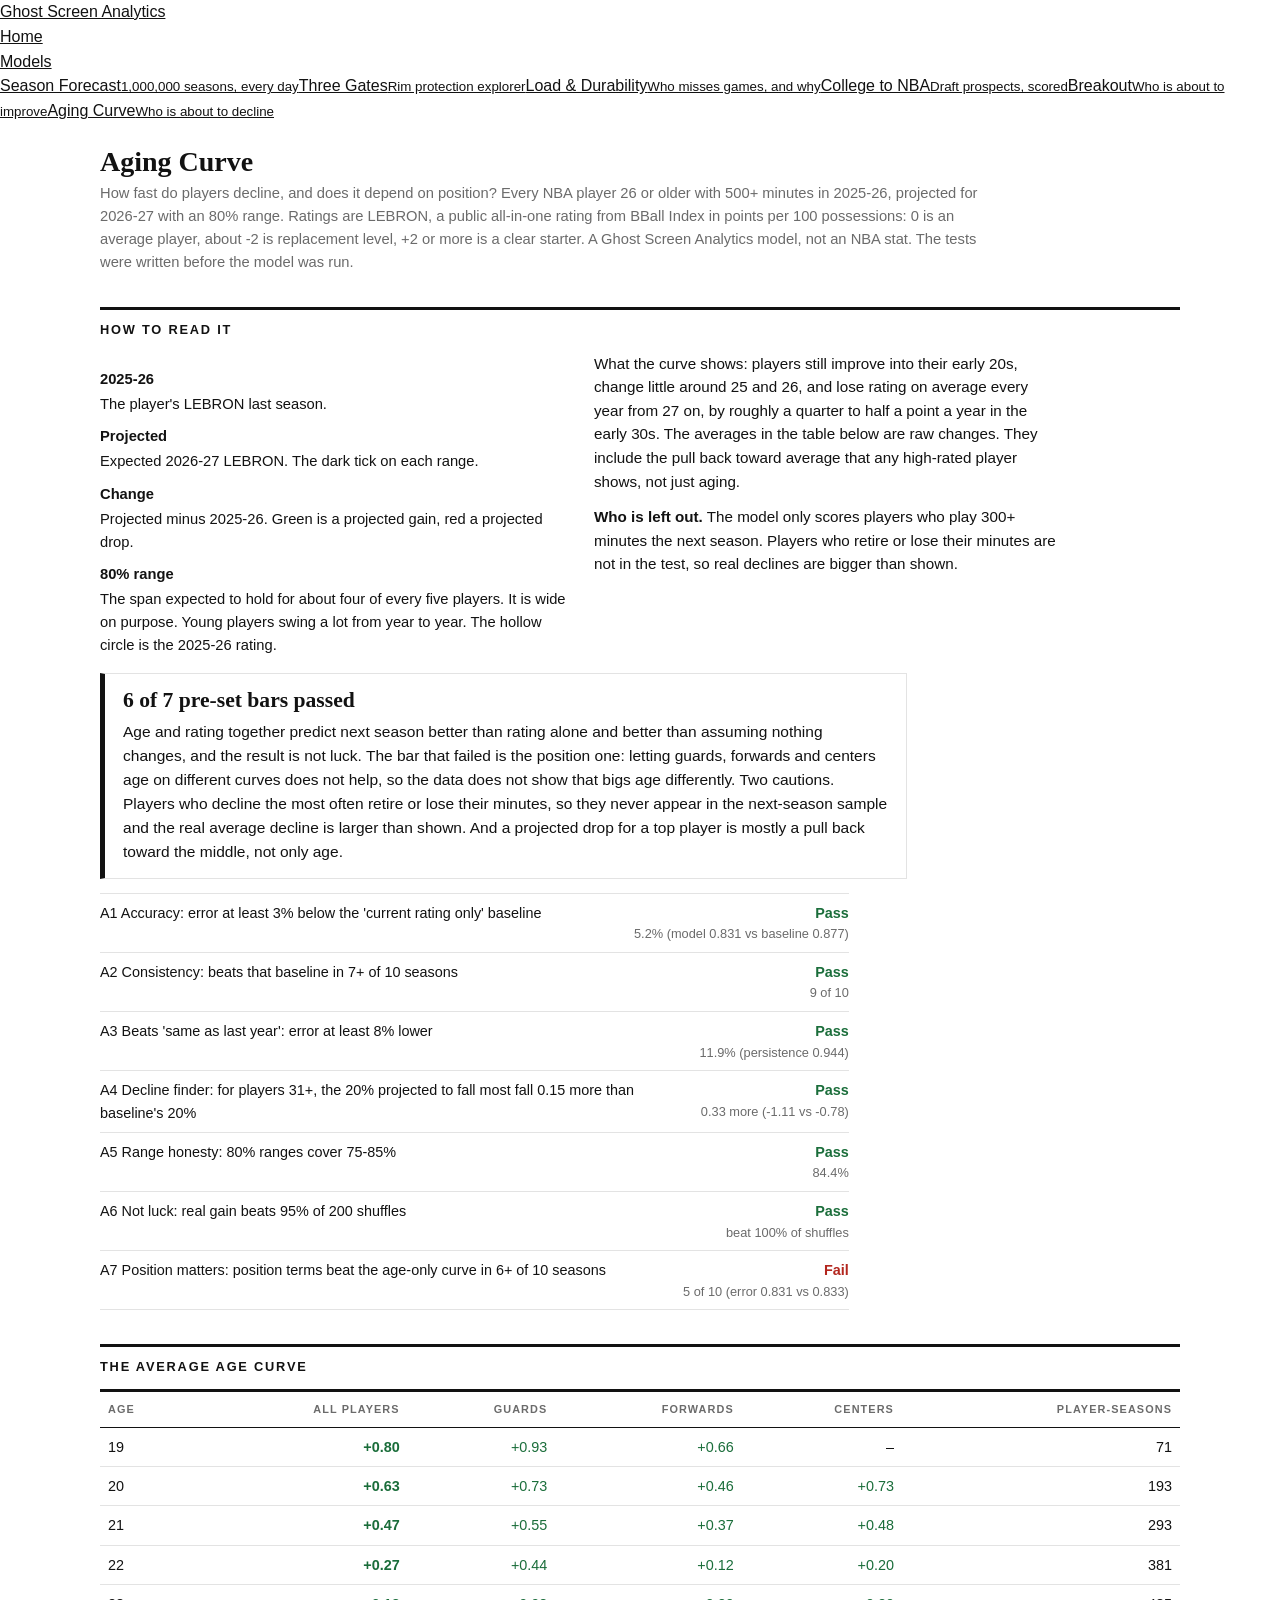
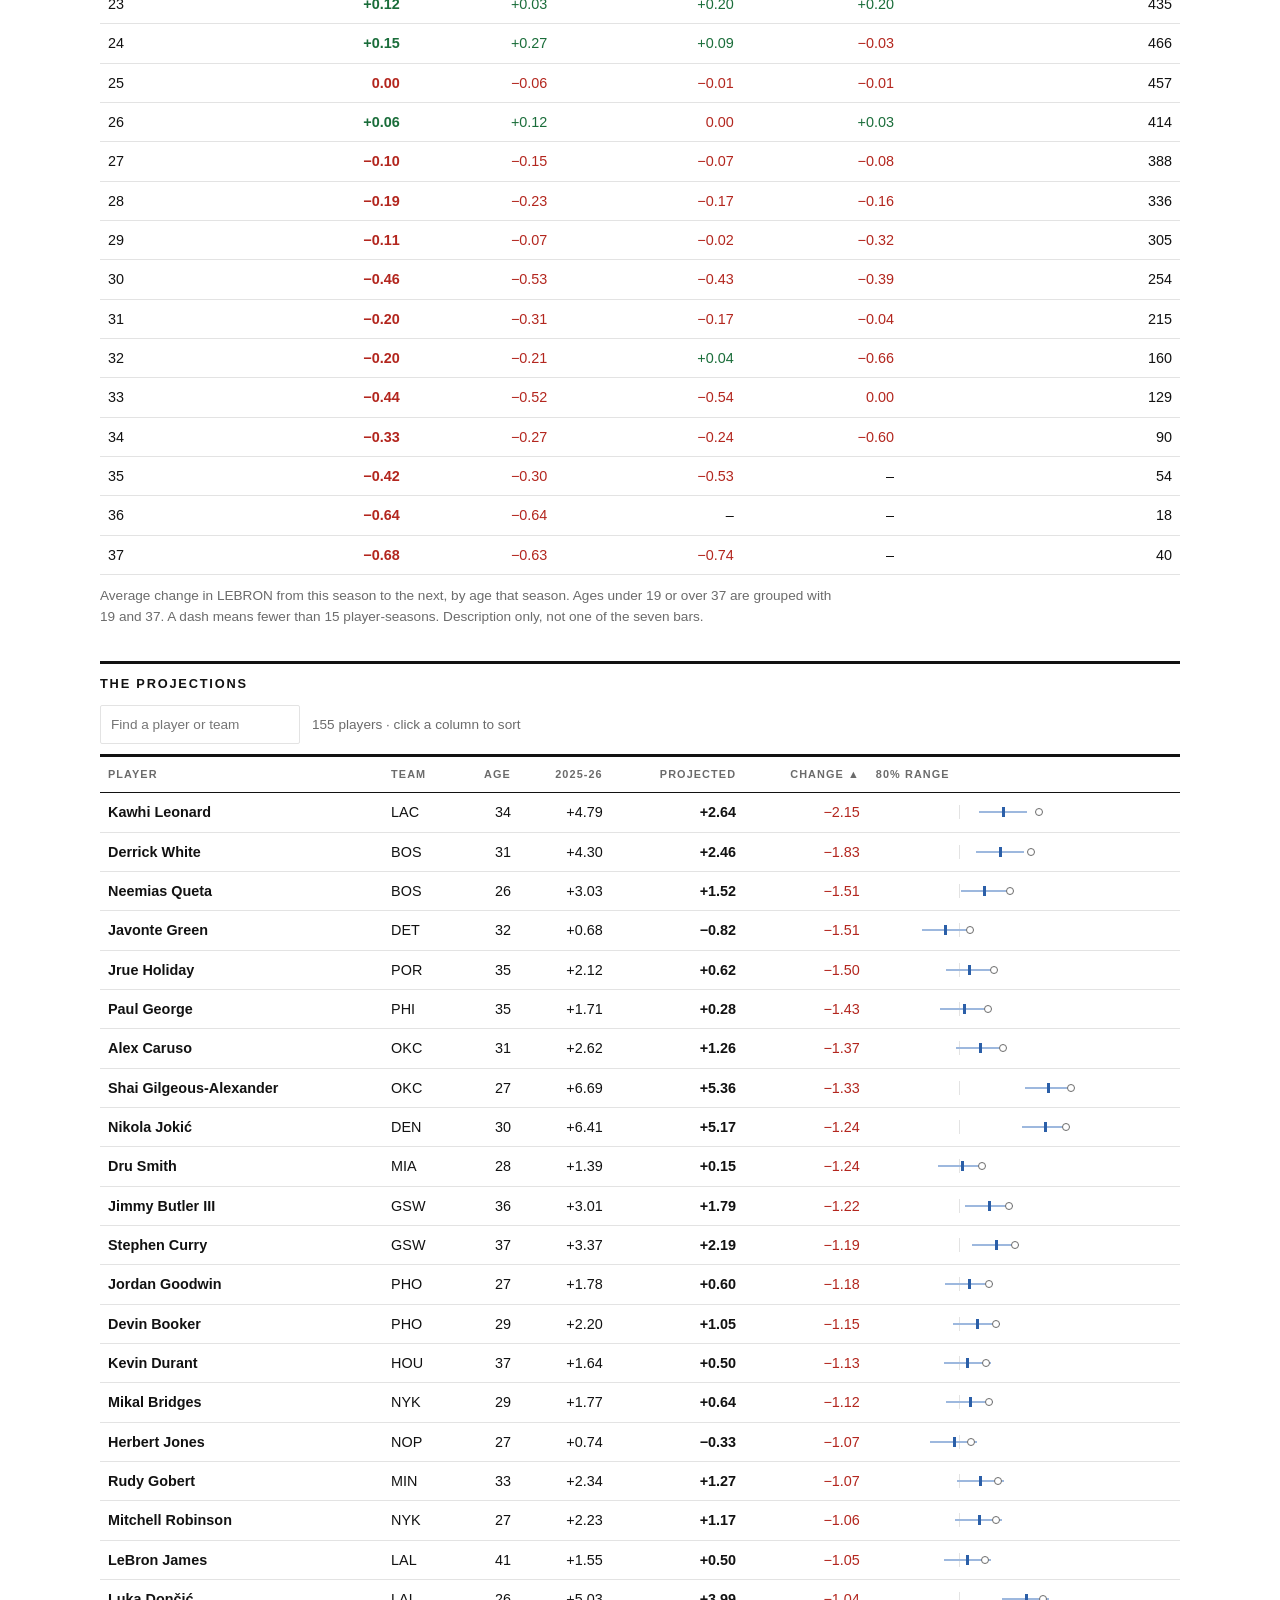
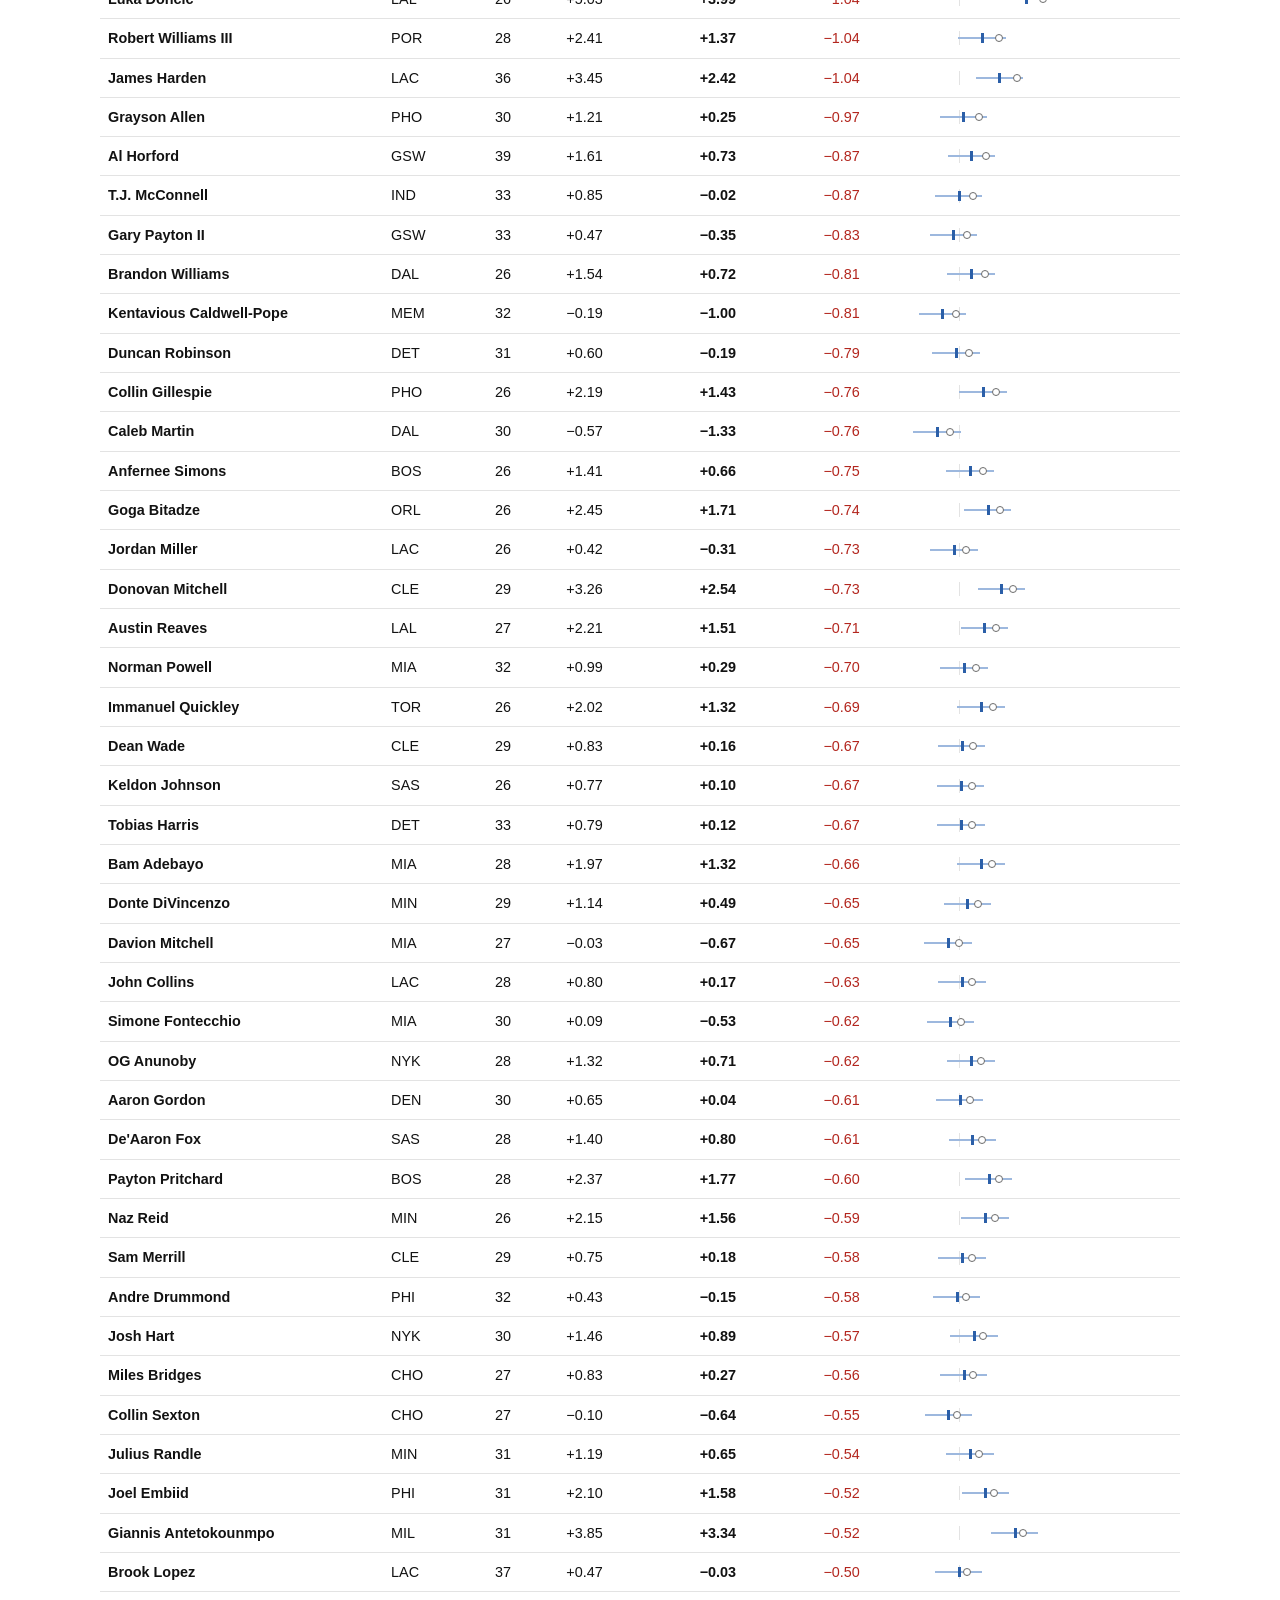
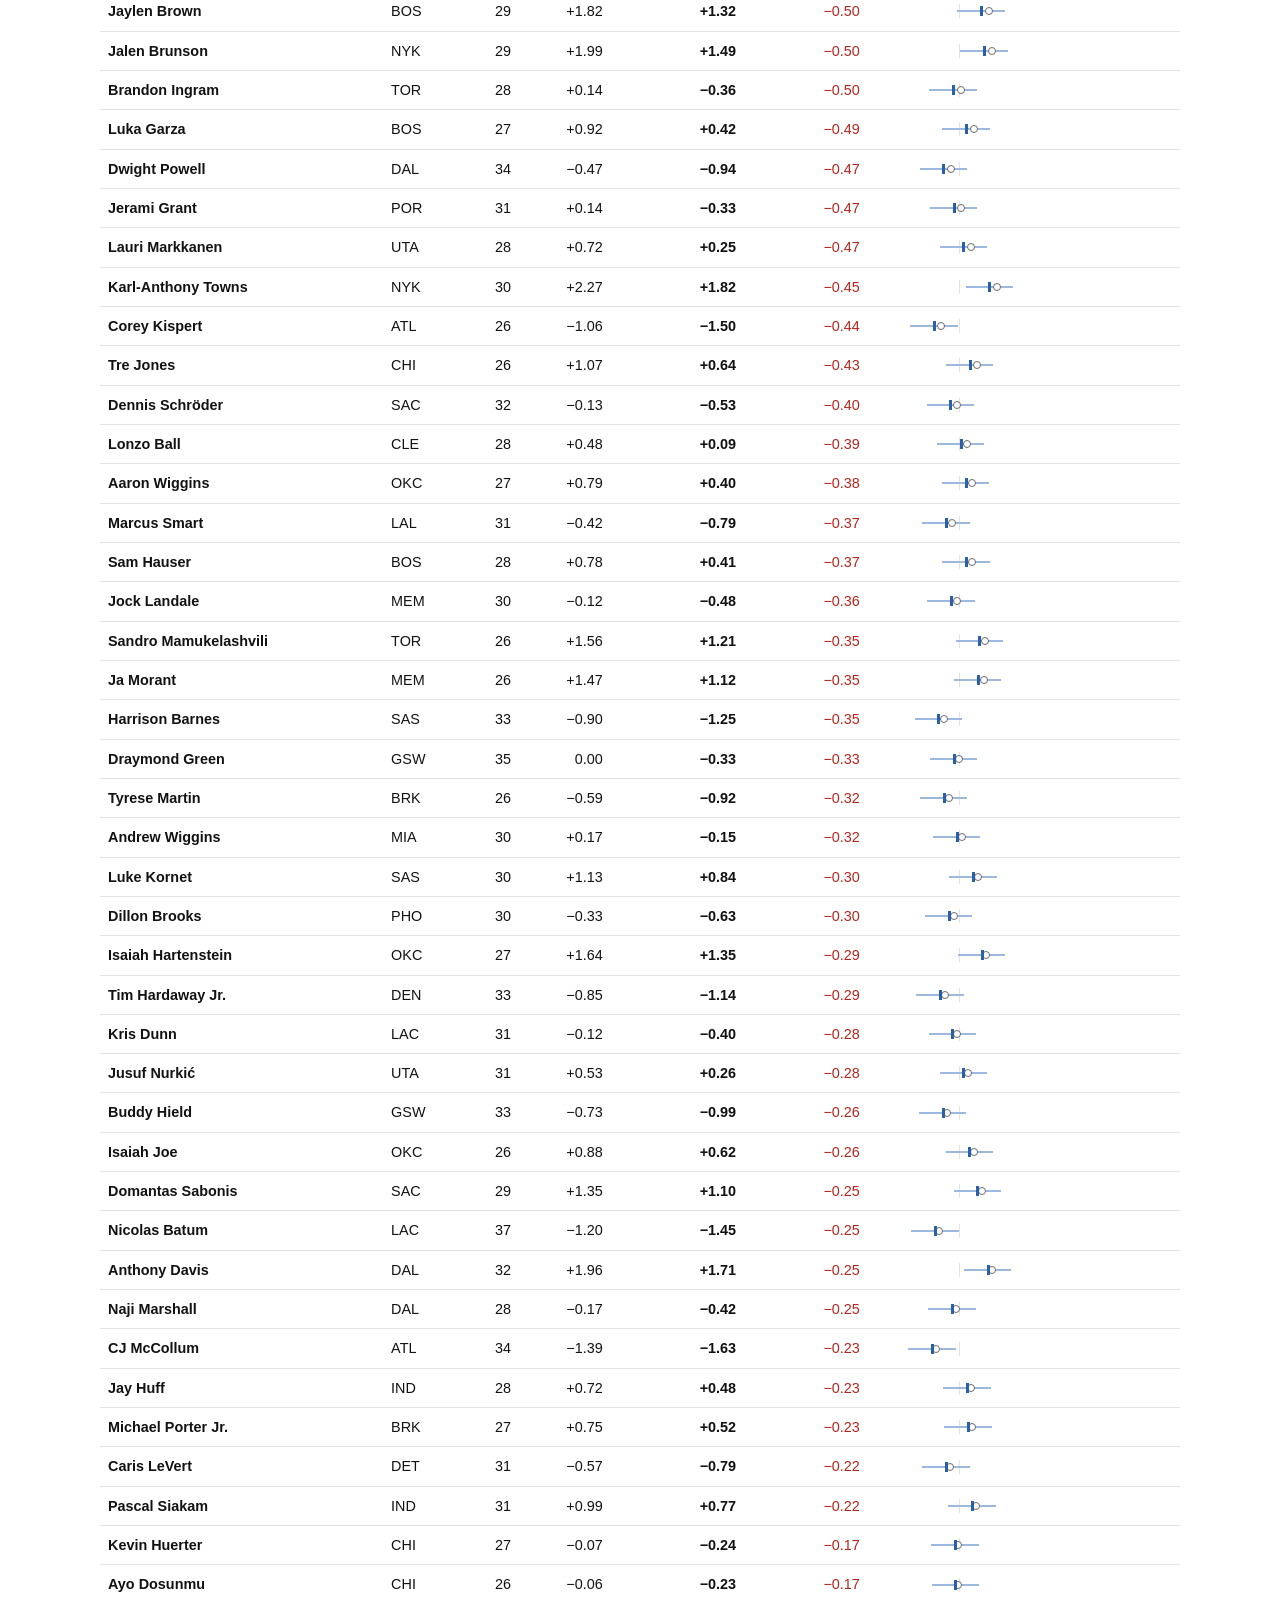
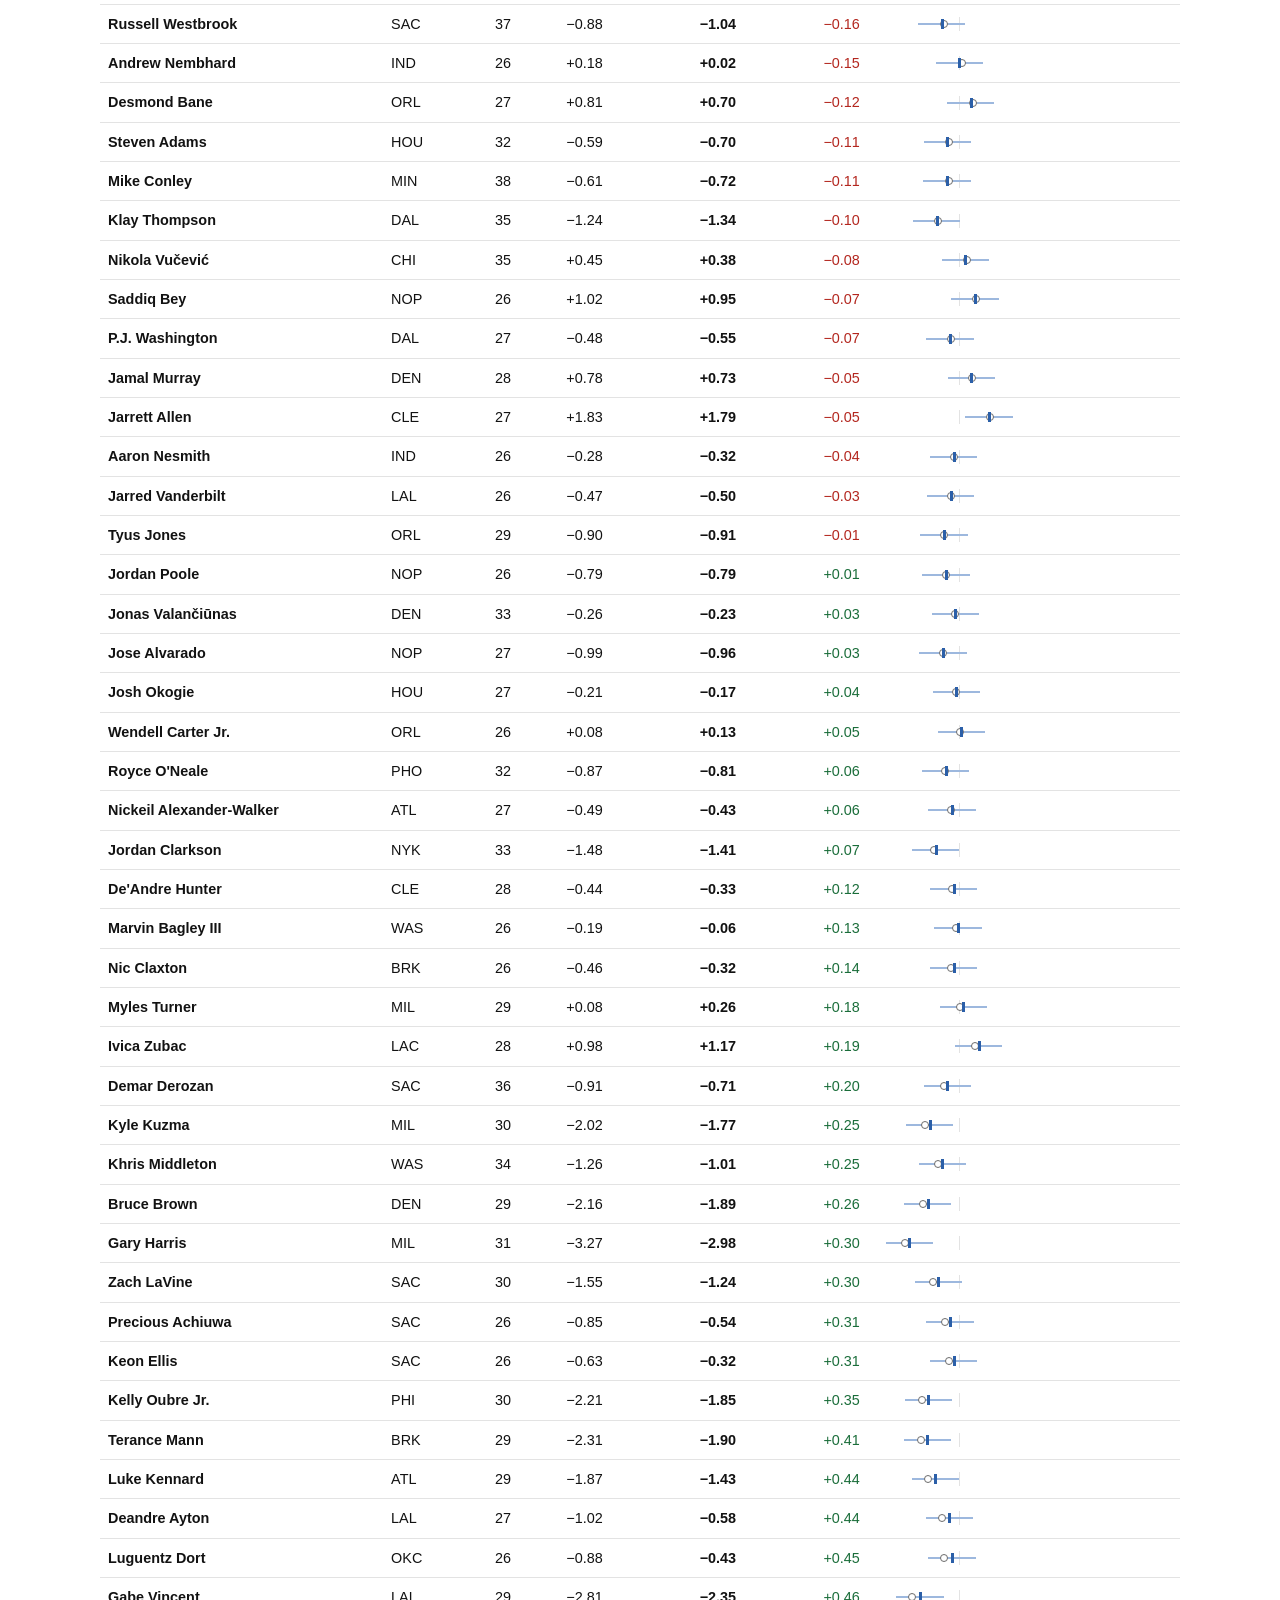
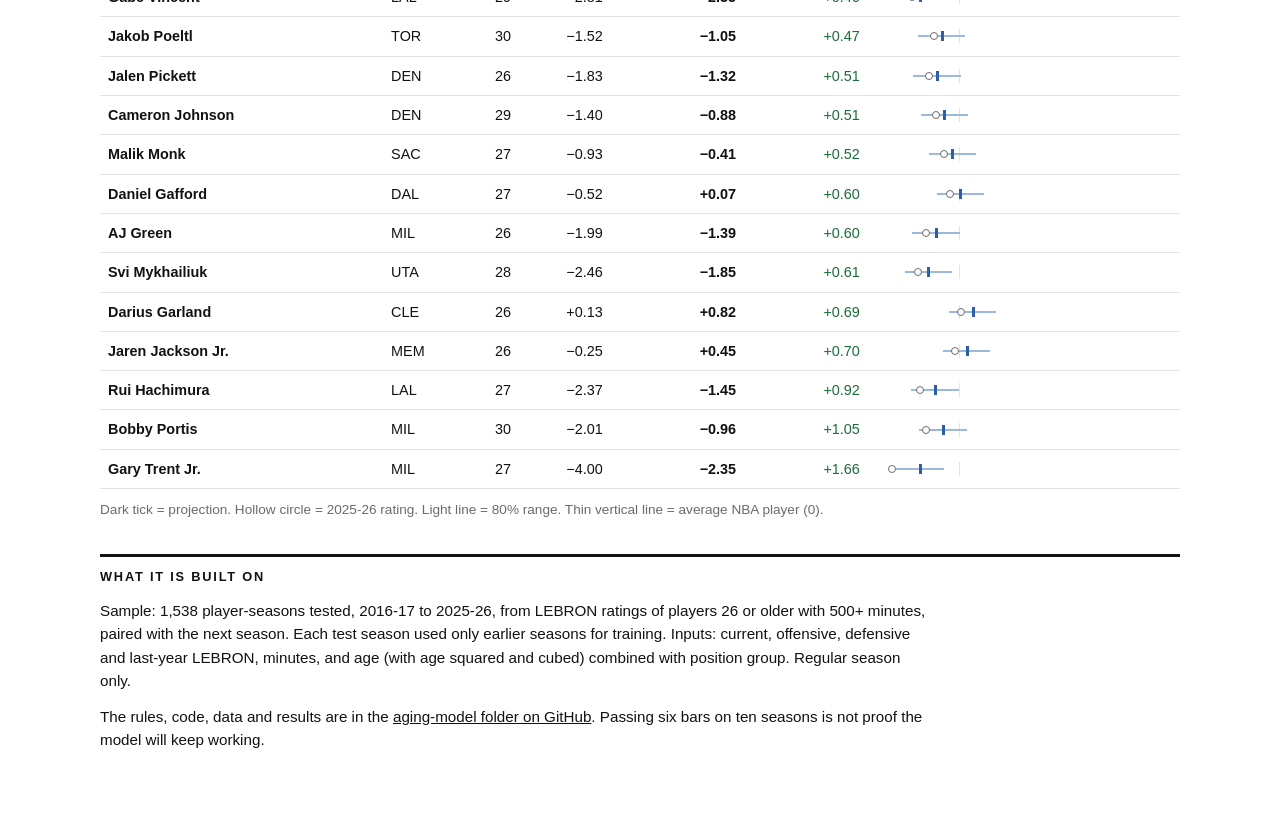
==== aging/index.html @ a959375f "Add aging curve model page" ====
<!doctype html>
<html lang="en">
<head>
<meta charset="utf-8">
<meta name="viewport" content="width=device-width, initial-scale=1">
<title>Aging Curve | Ghost Screen Analytics</title>
<meta name="description" content="How NBA players age by position, and a 2026-27 projection with an 80% range for every player 26 or older, with the tests the model passed and failed.">
<style>
:root{--bg:#ffffff;--ink:#121212;--mute:#6b6b6b;--line:#e3e3e3;--soft:#f5f5f4;--rule:#121212;--ok:#1a6d3a;--hot:#b3261e;--bar:#2b5fa8;--bar2:#9db8de}
@media (prefers-color-scheme:dark){:root:not([data-theme="light"]){--bg:#121212;--ink:#f2f2f2;--mute:#a0a0a0;--line:#2e2e2e;--soft:#1c1c1c;--rule:#f2f2f2;--ok:#6fd08c;--hot:#ff8a80;--bar:#7fb0ee;--bar2:#35506f}}
:root[data-theme="dark"]{--bg:#121212;--ink:#f2f2f2;--mute:#a0a0a0;--line:#2e2e2e;--soft:#1c1c1c;--rule:#f2f2f2;--ok:#6fd08c;--hot:#ff8a80;--bar:#7fb0ee;--bar2:#35506f}
*{box-sizing:border-box}
body{margin:0;background:var(--bg);color:var(--ink);font:16px/1.55 -apple-system,BlinkMacSystemFont,"Helvetica Neue",Arial,sans-serif}
main{max-width:1120px;margin:0 auto;padding:22px 20px 64px}
h1{font:700 1.75rem/1.15 Georgia,"Times New Roman",serif;margin:0 0 4px}
.dek{font-size:.92rem;color:var(--mute);margin:0 0 22px;max-width:60em}
h2{font:700 .8rem/1.2 -apple-system,BlinkMacSystemFont,"Helvetica Neue",Arial,sans-serif;text-transform:uppercase;letter-spacing:.14em;margin:34px 0 14px;padding-top:12px;border-top:3px solid var(--rule)}
.verdict{border:1px solid var(--line);border-left:5px solid var(--rule);padding:14px 18px;max-width:52em;font-size:.97rem}
.verdict b.big{display:block;font:700 1.35rem/1.2 Georgia,"Times New Roman",serif;margin-bottom:6px}
.bars{list-style:none;margin:14px 0 0;padding:0;max-width:52em;font-size:.9rem}
.bars li{display:flex;justify-content:space-between;gap:14px;padding:8px 0;border-bottom:1px solid var(--line)}
.bars li:first-child{border-top:1px solid var(--line)}
.bars .r{white-space:nowrap;font-weight:700;text-align:right}
.bars small{display:block;color:var(--mute);font-weight:400;font-size:.8rem}
.pass{color:var(--ok)}.fail{color:var(--hot)}
.tabs{display:flex;gap:0;margin:0 0 12px;flex-wrap:wrap}
.tabs button{font:600 .74rem/1 -apple-system,Helvetica,Arial,sans-serif;letter-spacing:.1em;text-transform:uppercase;padding:11px 16px;border:1px solid var(--ink);background:var(--bg);color:var(--ink);cursor:pointer}
.tabs button[aria-pressed=true]{background:var(--ink);color:var(--bg)}
.tools{display:flex;gap:12px;align-items:center;flex-wrap:wrap;margin:0 0 10px;font-size:.85rem;color:var(--mute)}
.tools input{font:inherit;padding:8px 10px;border:1px solid var(--line);background:var(--bg);color:var(--ink);min-width:200px;border-radius:2px}
.wrap{overflow-x:auto;border-top:3px solid var(--rule)}
table{border-collapse:collapse;width:100%;min-width:760px;font-size:.9rem}
th{font-size:.68rem;text-transform:uppercase;letter-spacing:.1em;text-align:left;padding:9px 8px;border-bottom:1px solid var(--ink);cursor:pointer;white-space:nowrap;user-select:none;color:var(--mute)}
th:hover{color:var(--ink)}
td{padding:8px;border-bottom:1px solid var(--line);vertical-align:middle}
td.n,th.n{text-align:right;font-variant-numeric:tabular-nums}
td.p{font-weight:700}
.tag{font-size:.64rem;text-transform:uppercase;letter-spacing:.08em;color:var(--mute);border:1px solid var(--line);padding:1px 5px;margin-left:6px;white-space:nowrap}
.rng{position:relative;height:14px;width:200px;min-width:200px}
.rng i{position:absolute;top:6px;height:2px;background:var(--bar2)}
.rng b{position:absolute;top:2px;width:3px;height:10px;background:var(--bar);margin-left:-1px}
.rng u{position:absolute;top:3px;width:8px;height:8px;border:1.5px solid var(--mute);border-radius:50%;margin-left:-4px;background:var(--bg)}
.rng s{position:absolute;top:0;height:14px;width:1px;background:var(--line)}
.up{color:var(--ok)}.dn{color:var(--hot)}
.note{font-size:.85rem;color:var(--mute);max-width:54em;margin:10px 0 0}
.cols{display:grid;grid-template-columns:repeat(2,minmax(0,1fr));gap:28px;max-width:60em}
@media(max-width:760px){.cols{grid-template-columns:minmax(0,1fr)}}
.cols p,.txt p{margin:0 0 12px;font-size:.95rem}
.txt{max-width:52em}
dt{font-weight:700;margin-top:10px;font-size:.92rem}dd{margin:2px 0 0;font-size:.92rem}
a{color:var(--ink)}
</style>
<link rel="stylesheet" href="/three-gate-defense/assets/site.css">
</head>
<body>
<header class="mast"><div><a class="brand" href="/three-gate-defense/">Ghost Screen Analytics</a><nav><a href="/three-gate-defense/">Home</a><div class="dd on"><a href="/three-gate-defense/models/">Models</a><div class="menu"><a href="/three-gate-defense/forecast/">Season Forecast<small>1,000,000 seasons, every day</small></a><a href="/three-gate-defense/defense/">Three Gates<small>Rim protection explorer</small></a><a href="/three-gate-defense/durability/">Load &amp; Durability<small>Who misses games, and why</small></a><a href="/three-gate-defense/college/" >College to NBA<small>Draft prospects, scored</small></a><a href="/three-gate-defense/breakout/">Breakout<small>Who is about to improve</small></a><a href="/three-gate-defense/aging/" aria-current="page">Aging Curve<small>Who is about to decline</small></a></div></div></nav></div></header>
<main>
<h1>Aging Curve</h1>
<p class="dek" id="scale">How fast do players decline, and does it depend on position? Every NBA player 26 or older with 500+ minutes in 2025-26, projected for 2026-27 with an 80% range. Ratings are LEBRON, a public all-in-one rating from BBall Index in points per 100 possessions: 0 is an average player, about -2 is replacement level, +2 or more is a clear starter. A Ghost Screen Analytics model, not an NBA stat. The tests were written before the model was run.</p>

<h2>How to read it</h2>
<div class="cols">
 <div>
  <dl>
   <dt>2025-26</dt><dd>The player's LEBRON last season.</dd>
   <dt>Projected</dt><dd>Expected 2026-27 LEBRON. The dark tick on each range.</dd>
   <dt>Change</dt><dd>Projected minus 2025-26. Green is a projected gain, red a projected drop.</dd>
   <dt>80% range</dt><dd>The span expected to hold for about four of every five players. It is wide on purpose. Young players swing a lot from year to year. The hollow circle is the 2025-26 rating.</dd>
  </dl>
 </div>
 <div class="txt"><p id="learned"></p>
 <p><b>Who is left out.</b> The model only scores players who play 300+ minutes the next season. Players who retire or lose their minutes are not in the test, so real declines are bigger than shown.</p></div>
</div>

<div class="verdict" id="verdict">Loading results…</div>
<ul class="bars" id="bars"></ul>

<h2>The average age curve</h2>
<div class="wrap"><table id="ct"><thead><tr><th>Age</th><th class="n">All players</th><th class="n">Guards</th><th class="n">Forwards</th><th class="n">Centers</th><th class="n">Player-seasons</th></tr></thead><tbody></tbody></table></div>
<p class="note">Average change in LEBRON from this season to the next, by age that season. Ages under 19 or over 37 are grouped with 19 and 37. A dash means fewer than 15 player-seasons. Description only, not one of the seven bars.</p>

<h2>The projections</h2>
<div class="tools"><input id="q" type="search" placeholder="Find a player or team" aria-label="Find a player or team"><span id="cap"></span></div>
<div class="wrap"><table id="tb"><thead></thead><tbody></tbody></table></div>
<p class="note">Dark tick = projection. Hollow circle = 2025-26 rating. Light line = 80% range. Thin vertical line = average NBA player (0).</p>

<h2>What it is built on</h2>
<div class="txt">
 <p>Sample: <span id="nall"></span> player-seasons tested, 2016-17 to 2025-26, from LEBRON ratings of players 26 or older with 500+ minutes, paired with the next season. Each test season used only earlier seasons for training. Inputs: current, offensive, defensive and last-year LEBRON, minutes, and age (with age squared and cubed) combined with position group. Regular season only.</p>
 <p>The rules, code, data and results are in the <a href="https://github.com/TheLowPostHoops/three-gate-defense/tree/main/aging-model">aging-model folder on GitHub</a>. Passing six bars on ten seasons is not proof the model will keep working.</p>
</div>
</main>
<script>
const $=id=>document.getElementById(id),LO=-5,HI=7,W=200,x=v=>Math.max(0,Math.min(W,(v-LO)/(HI-LO)*W));
let D,sortK='gain',sortDir=1;
const f2=v=>(v>0?'+':'')+v.toFixed(2).replace('-','−');
const C=[['player','Player',0],['team','Team',0],['age','Age',1],['lb','2025-26',1],['proj','Projected',1],['gain','Change',1],['rng','80% range',0]];
function render(){
 const q=$('q').value.trim().toLowerCase();
 let a=D.rows.filter(r=>!q||(r.player+' '+r.team).toLowerCase().includes(q));
 a.sort((p,q2)=>{const u=p[sortK],v=q2[sortK];return (typeof u==='string'?u.localeCompare(v):u-v)*sortDir});
 $('tb').tHead.innerHTML='<tr>'+C.map(([k,l,n])=>`<th class="${n?'n':''}" data-k="${k}">${l}${sortK===k?(sortDir>0?' ▲':' ▼'):''}</th>`).join('')+'</tr>';
 $('tb').tBodies[0].innerHTML=a.map(r=>`<tr><td class="p">${r.player}</td><td>${r.team}</td><td class="n">${r.age}</td><td class="n">${f2(r.lb)}</td><td class="n p">${f2(r.proj)}</td><td class="n ${r.gain>0.005?'up':r.gain<-0.005?'dn':''}">${f2(r.gain)}</td><td><div class="rng" title="80% range ${f2(r.lo)} to ${f2(r.hi)}"><s style="left:${x(0)}px"></s><i style="left:${x(r.lo)}px;width:${x(r.hi)-x(r.lo)}px"></i><u style="left:${x(r.lb)}px"></u><b style="left:${x(r.proj)}px"></b></div></td></tr>`).join('');
 $('cap').textContent=a.length+' players · click a column to sort';
 document.querySelectorAll('#tb th').forEach(t=>t.onclick=()=>{const k=t.dataset.k;if(k==='rng')return;if(sortK===k)sortDir=-sortDir;else{sortK=k;sortDir=(k==='player'||k==='team')?1:-1}render()});
}
fetch('data.json?'+Date.now()).then(r=>r.json()).then(d=>{D=d;
 const np=d.bars.filter(b=>b.passed).length;
 $('verdict').innerHTML=`<b class="big">${np} of ${d.bars.length} pre-set bars passed</b>${d.verdict}`;
 $('bars').innerHTML=d.bars.map(b=>`<li><span>${b.bar}</span><span class="r ${b.passed?'pass':'fail'}">${b.passed?'Pass':'Fail'}<small>${b.result}</small></span></li>`).join('');
 $('learned').innerHTML=d.learned;$('nall').textContent=d.n.toLocaleString();
 render();
 $('ct').tBodies[0].innerHTML=d.curve.map(c=>`<tr><td>${c.age}</td><td class="n p ${c.all>0?'up':'dn'}">${f2(c.all)}</td>${['G','F','C'].map(g=>c[g]===null?'<td class="n">–</td>':`<td class="n ${c[g]>0?'up':'dn'}">${f2(c[g])}</td>`).join('')}<td class="n">${c.n}</td></tr>`).join('');
}).catch(()=>{$('verdict').textContent='Results could not be loaded.'});
$('q').oninput=()=>D&&render();
</script>
</body>
</html>
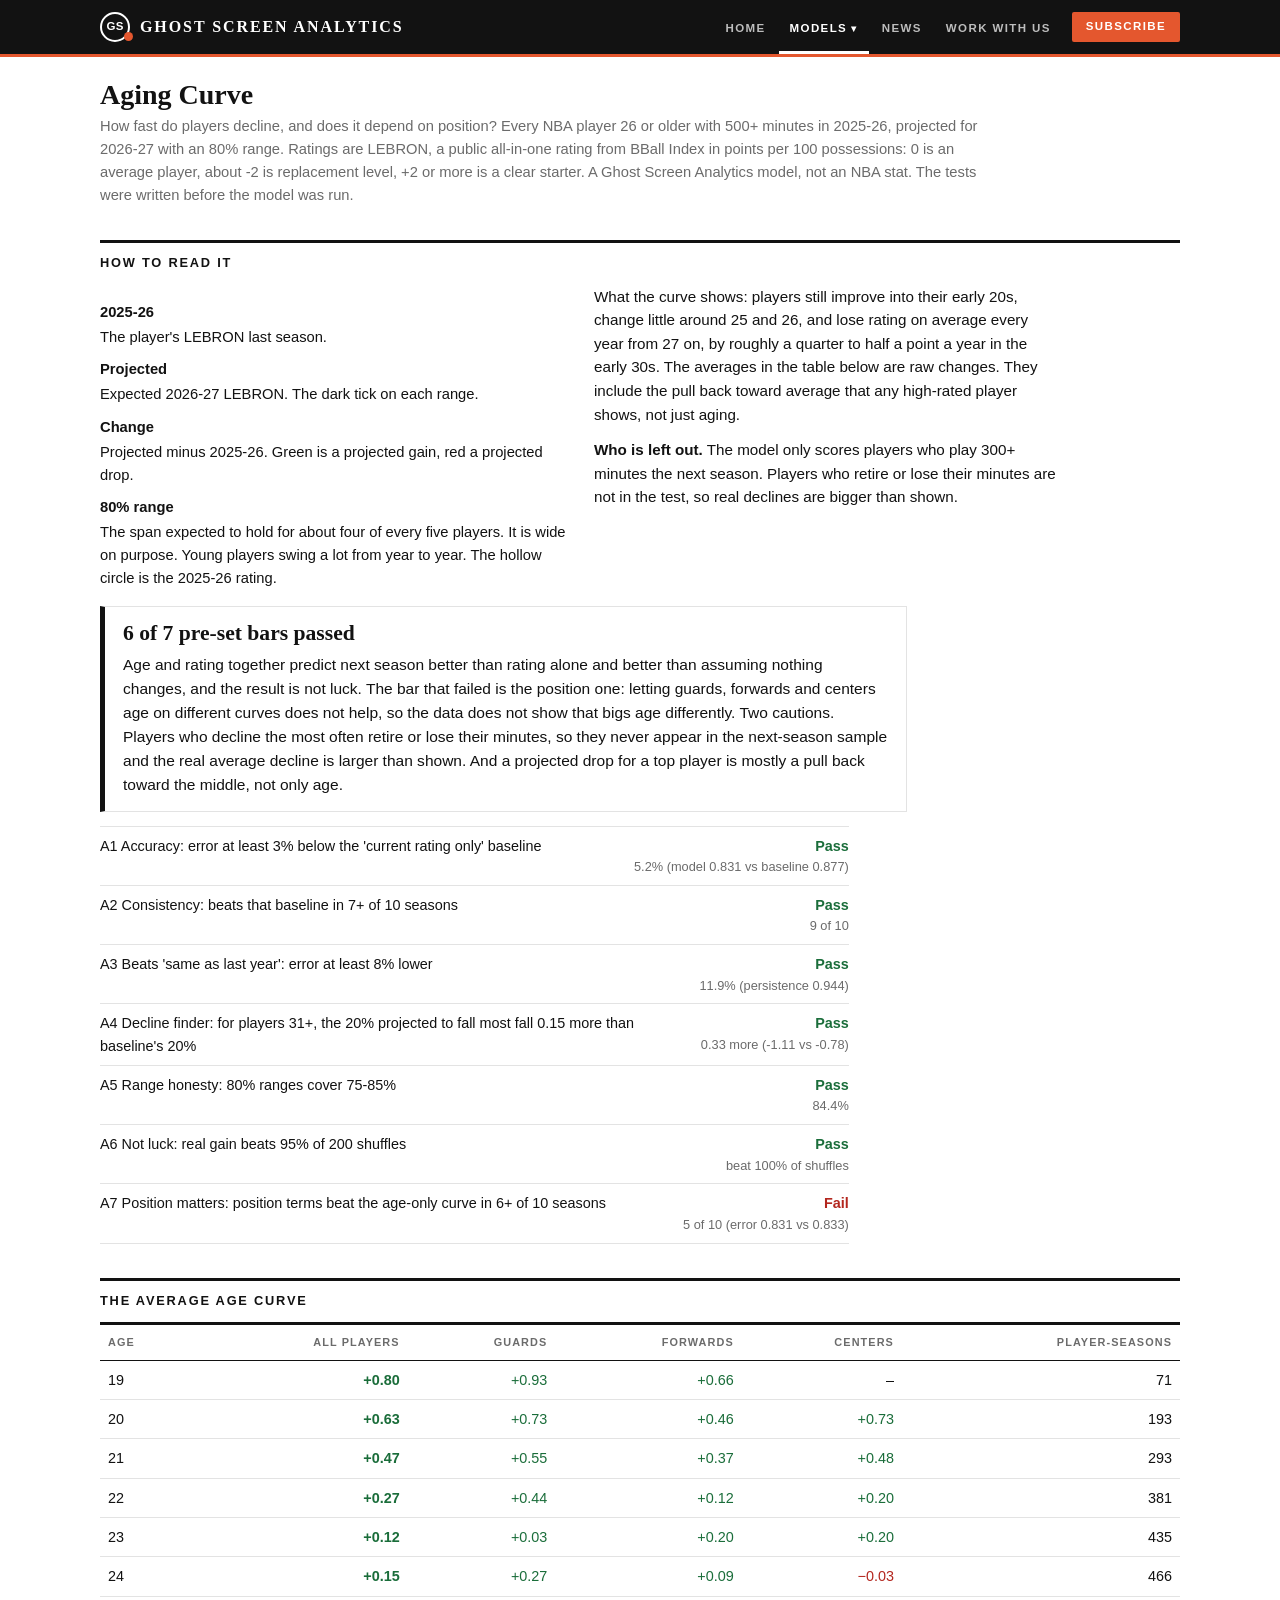
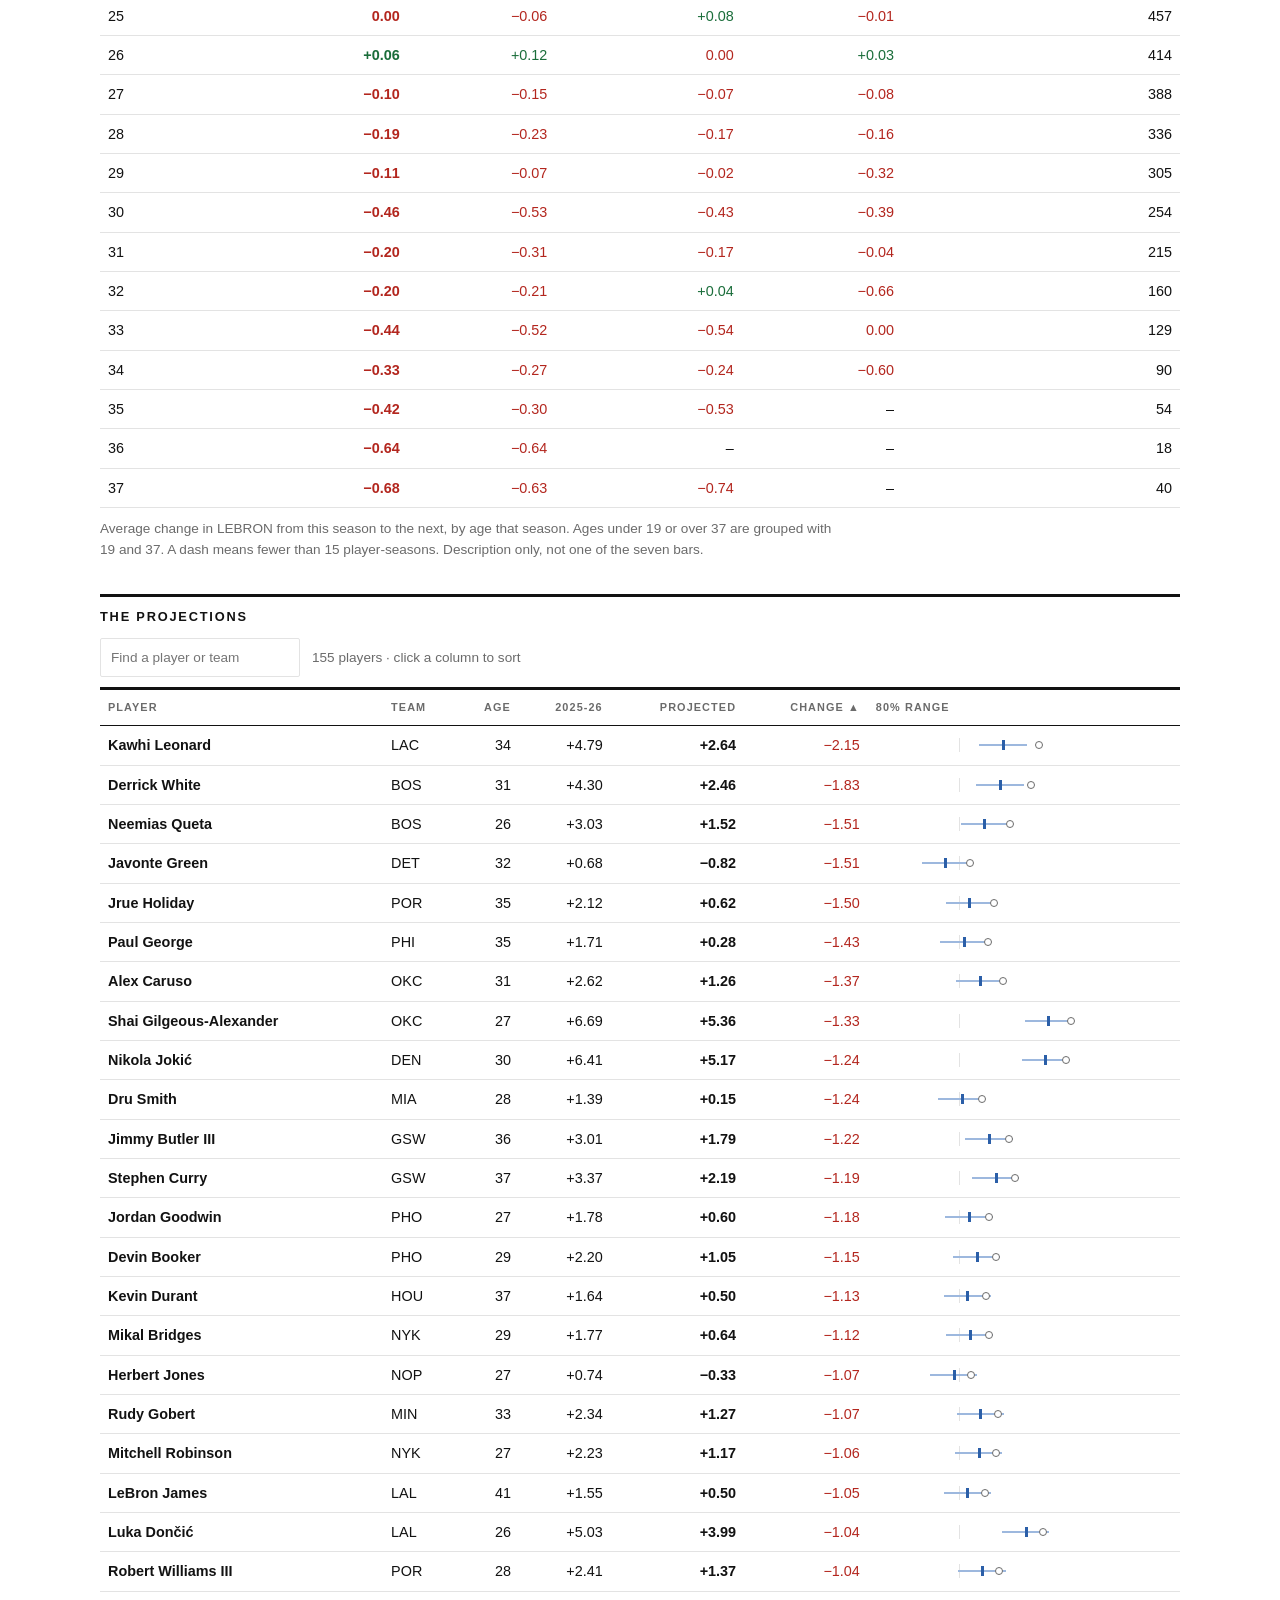
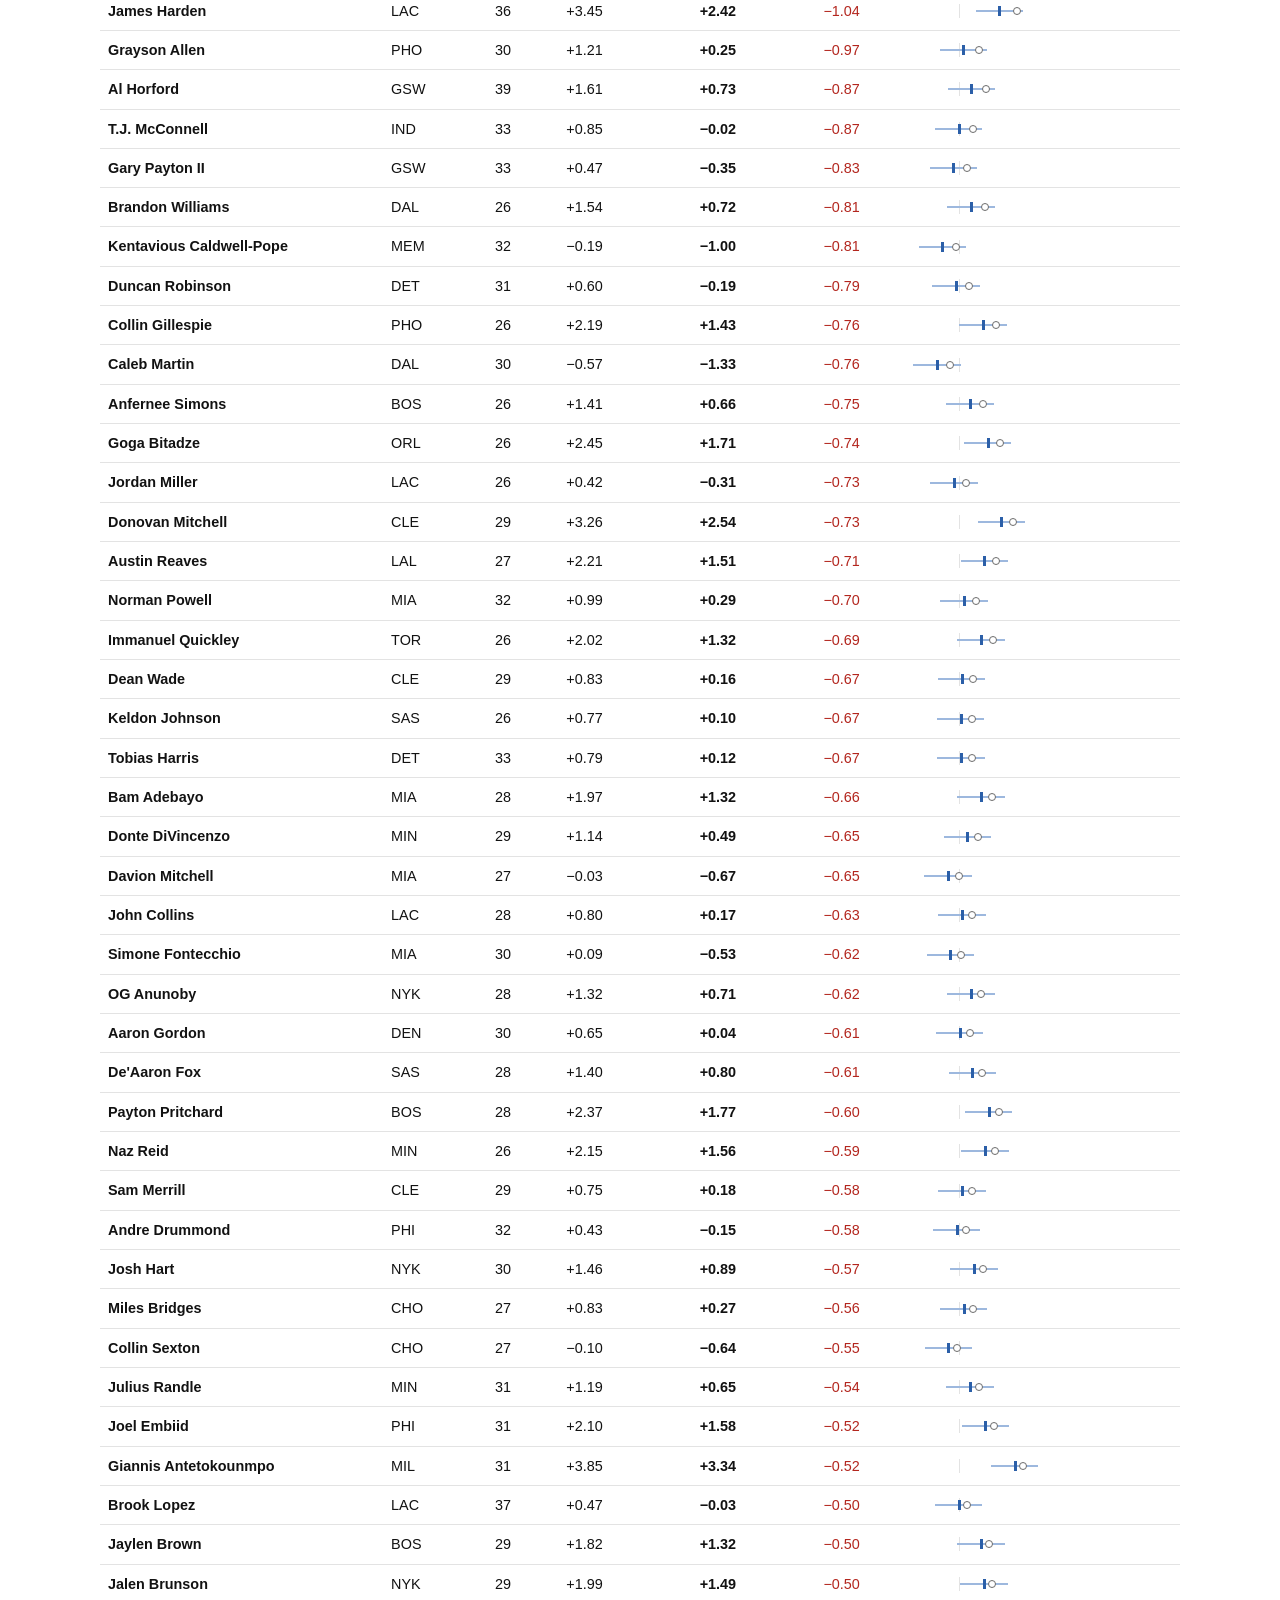
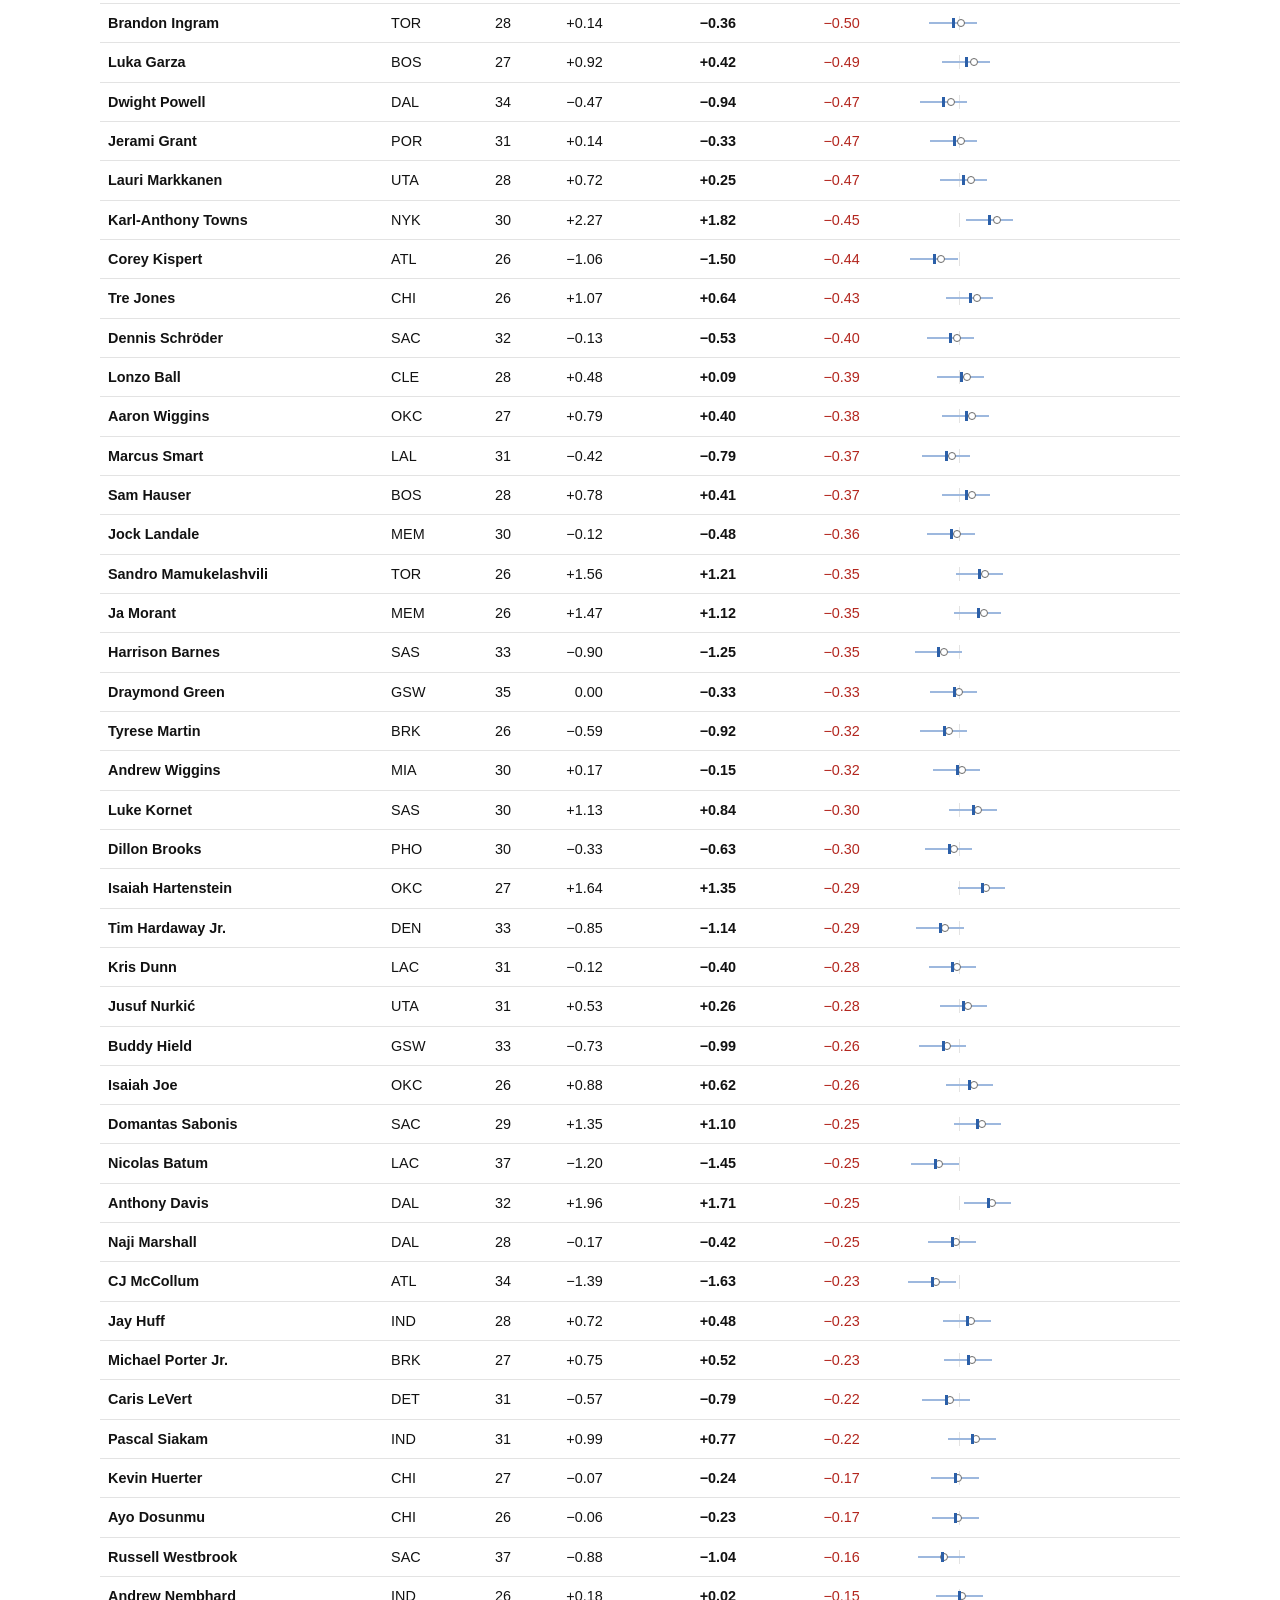
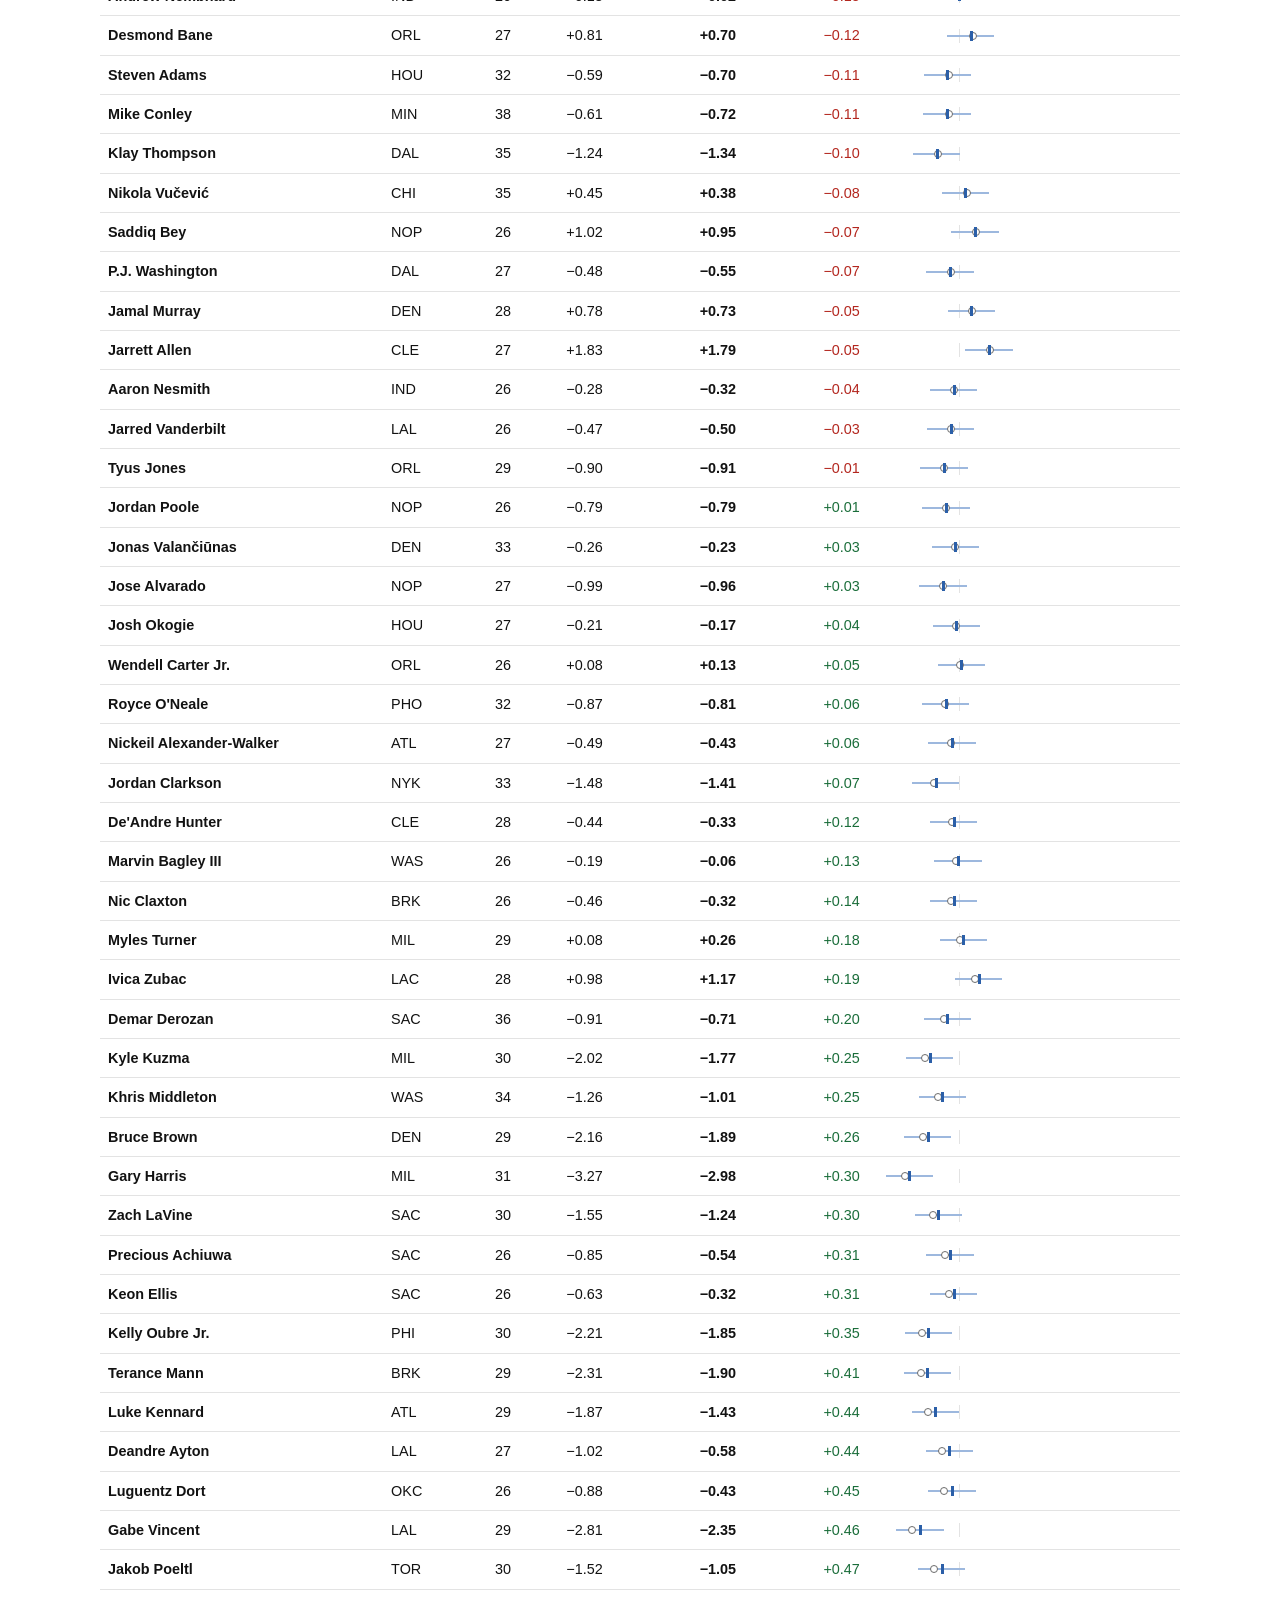
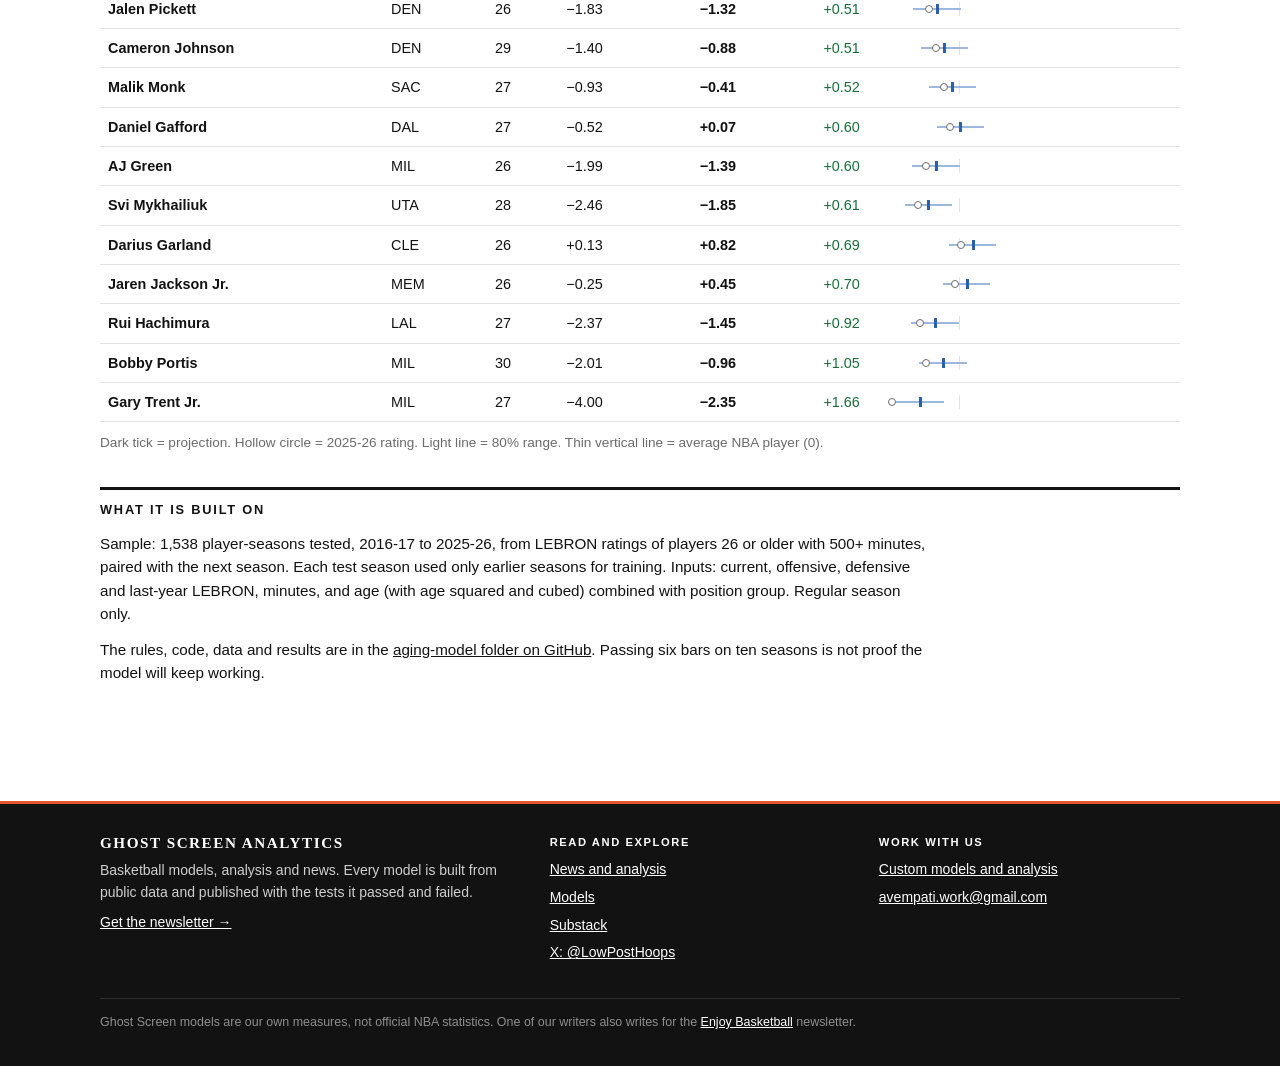
==== commit a23dc81d: "Aging Curve page: new header and footer" ====
--- a/aging/index.html
+++ b/aging/index.html
@@ -50,10 +50,11 @@
 dt{font-weight:700;margin-top:10px;font-size:.92rem}dd{margin:2px 0 0;font-size:.92rem}
 a{color:var(--ink)}
 </style>
-<link rel="stylesheet" href="/three-gate-defense/assets/site.css">
+<link rel="stylesheet" href="../assets/site.css">
+<link rel="icon" href="../assets/icon.svg">
 </head>
 <body>
-<header class="mast"><div><a class="brand" href="/three-gate-defense/">Ghost Screen Analytics</a><nav><a href="/three-gate-defense/">Home</a><div class="dd on"><a href="/three-gate-defense/models/">Models</a><div class="menu"><a href="/three-gate-defense/forecast/">Season Forecast<small>1,000,000 seasons, every day</small></a><a href="/three-gate-defense/defense/">Three Gates<small>Rim protection explorer</small></a><a href="/three-gate-defense/durability/">Load &amp; Durability<small>Who misses games, and why</small></a><a href="/three-gate-defense/college/" >College to NBA<small>Draft prospects, scored</small></a><a href="/three-gate-defense/breakout/">Breakout<small>Who is about to improve</small></a><a href="/three-gate-defense/aging/" aria-current="page">Aging Curve<small>Who is about to decline</small></a></div></div></nav></div></header>
+<header class="mast"><div><a class="brand" href="../"><span class="mk">GS</span>Ghost Screen Analytics</a><nav><a href="../">Home</a><div class="dd on"><a href="../models/">Models</a><div class="menu"><a href="../forecast/">Season Forecast<small>1,000,000 seasons, every day</small></a><a href="../defense/">Three Gates<small>Rim protection explorer</small></a><a href="../durability/">Load &amp; Durability<small>Who misses games, and why</small></a><a href="../college/">College to NBA<small>Draft prospects, scored</small></a><a href="../breakout/">Breakout<small>Who is about to improve</small></a><a href="../aging/" aria-current="page">Aging Curve<small>Who is about to decline</small></a><a href="../lineups/">Lineup Chemistry<small>Do five beat the sum of their parts</small></a><a class="all" href="../models/">All models and their tests</a></div></div><a href="../news/">News</a><a href="../work/">Work with us</a><a class="sub" href="https://thelowpost.substack.com/subscribe">Subscribe</a></nav></div></header>
 <main>
 <h1>Aging Curve</h1>
 <p class="dek" id="scale">How fast do players decline, and does it depend on position? Every NBA player 26 or older with 500+ minutes in 2025-26, projected for 2026-27 with an 80% range. Ratings are LEBRON, a public all-in-one rating from BBall Index in points per 100 possessions: 0 is an average player, about -2 is replacement level, +2 or more is a clear starter. A Ghost Screen Analytics model, not an NBA stat. The tests were written before the model was run.</p>
@@ -87,7 +88,7 @@
 <h2>What it is built on</h2>
 <div class="txt">
  <p>Sample: <span id="nall"></span> player-seasons tested, 2016-17 to 2025-26, from LEBRON ratings of players 26 or older with 500+ minutes, paired with the next season. Each test season used only earlier seasons for training. Inputs: current, offensive, defensive and last-year LEBRON, minutes, and age (with age squared and cubed) combined with position group. Regular season only.</p>
- <p>The rules, code, data and results are in the <a href="https://github.com/TheLowPostHoops/three-gate-defense/tree/main/aging-model">aging-model folder on GitHub</a>. Passing six bars on ten seasons is not proof the model will keep working.</p>
+ <p>The rules, code, data and results are in the <a href="https://github.com/TheLowPostHoops/ghost-screen-analytics/tree/main/aging-model">aging-model folder on GitHub</a>. Passing six bars on ten seasons is not proof the model will keep working.</p>
 </div>
 </main>
 <script>
@@ -114,5 +115,6 @@
 }).catch(()=>{$('verdict').textContent='Results could not be loaded.'});
 $('q').oninput=()=>D&&render();
 </script>
+<footer class="gsa-foot"><div><div><b>Ghost Screen Analytics</b><p>Basketball models, analysis and news. Every model is built from public data and published with the tests it passed and failed.</p><p><a href="https://thelowpost.substack.com/subscribe">Get the newsletter →</a></p></div><div><h4>Read and explore</h4><ul><li><a href="../news/">News and analysis</a></li><li><a href="../models/">Models</a></li><li><a href="https://thelowpost.substack.com">Substack</a></li><li><a href="https://x.com/LowPostHoops">X: @LowPostHoops</a></li></ul></div><div><h4>Work with us</h4><ul><li><a href="../work/">Custom models and analysis</a></li><li><a href="mailto:avempati.work@gmail.com">avempati.work@gmail.com</a></li></ul></div><p class="fine">Ghost Screen models are our own measures, not official NBA statistics. One of our writers also writes for the <a href="https://enjoybasketball.beehiiv.com">Enjoy Basketball</a> newsletter.</p></div></footer>
 </body>
 </html>
--- a/assets/site.css
+++ b/assets/site.css
@@ -0,0 +1,35 @@
+/* Ghost Screen Analytics: shared masthead, navigation and footer (every page) */
+:root{--gsa:#e4572e}
+.mast{background:#121212;color:#fff;border-bottom:3px solid var(--gsa);position:sticky;top:0;z-index:40}
+.mast>div{max-width:1120px;margin:0 auto;padding:0 20px;display:flex;justify-content:space-between;align-items:center;gap:12px;min-height:54px}
+.mast .brand{display:flex;align-items:center;gap:10px;font:700 1rem/1 Georgia,"Times New Roman",serif;letter-spacing:.12em;text-transform:uppercase;color:#fff;text-decoration:none;padding:12px 0;white-space:nowrap}
+.mast .mk{display:inline-grid;place-items:center;width:30px;height:30px;border:2px solid #fff;border-radius:50%;font:700 .72rem/1 -apple-system,BlinkMacSystemFont,"Helvetica Neue",Arial,sans-serif;letter-spacing:.02em;position:relative}
+.mast .mk::after{content:"";position:absolute;right:-5px;bottom:-1px;width:9px;height:9px;border-radius:50%;background:var(--gsa)}
+.mast nav{display:flex;align-items:stretch;gap:2px;font:600 .72rem/1 -apple-system,BlinkMacSystemFont,"Helvetica Neue",Arial,sans-serif;letter-spacing:.12em;text-transform:uppercase}
+.mast nav>a,.mast .dd>a{color:#bdbdbd;text-decoration:none;padding:20px 11px 17px;display:block;border-bottom:3px solid transparent;margin-bottom:-3px;white-space:nowrap}
+.mast nav>a:hover,.mast .dd>a:hover,.mast nav a[aria-current=page],.mast .dd.on>a{color:#fff;border-bottom-color:#fff}
+.mast nav>a.sub{align-self:center;margin:0 0 0 8px;padding:9px 14px;border:0;background:var(--gsa);color:#fff;border-radius:2px}
+.mast nav>a.sub:hover{background:#fff;color:#121212}
+.mast .dd{position:relative}
+.mast .dd>a::after{content:" \25BE";font-size:.65rem}
+.mast .menu{display:none;position:absolute;right:0;top:100%;background:#121212;border:1px solid #333;border-top:3px solid var(--gsa);min-width:260px;padding:6px 0}
+.mast .dd:hover .menu,.mast .dd:focus-within .menu{display:block}
+.mast .menu a{display:block;padding:10px 16px;color:#e6e6e6;text-decoration:none;text-transform:none;letter-spacing:0;font-size:.86rem;font-weight:500}
+.mast .menu a small{display:block;color:#9a9a9a;font-size:.74rem;margin-top:3px;font-weight:400}
+.mast .menu a:hover,.mast .menu a[aria-current=page]{background:#222;color:#fff}
+.mast .menu .all{border-top:1px solid #333;margin-top:4px;font-weight:700}
+@media(max-width:860px){.mast>div{flex-wrap:wrap;padding:0 12px;gap:0}.mast .brand{font-size:.9rem;letter-spacing:.08em;padding:10px 0 4px}
+ .mast nav{width:100%;overflow-x:auto;scrollbar-width:none}.mast nav::-webkit-scrollbar{display:none}
+ .mast nav>a,.mast .dd>a{padding:12px 9px}.mast nav>a.sub{margin-left:auto;padding:8px 12px}
+ .mast .dd{position:static}.mast .menu{left:0;right:0;top:auto;min-width:0}}
+/* footer */
+.gsa-foot{background:#121212;color:#cfcfcf;border-top:3px solid var(--gsa);margin-top:40px;font:14px/1.55 -apple-system,BlinkMacSystemFont,"Helvetica Neue",Arial,sans-serif}
+.gsa-foot>div{max-width:1120px;margin:0 auto;padding:30px 20px 26px;display:grid;grid-template-columns:1.4fr 1fr 1fr;gap:28px}
+.gsa-foot b{display:block;color:#fff;font:700 .95rem/1.2 Georgia,"Times New Roman",serif;letter-spacing:.1em;text-transform:uppercase;margin-bottom:8px}
+.gsa-foot h4{margin:0 0 8px;color:#fff;font-size:.7rem;letter-spacing:.14em;text-transform:uppercase}
+.gsa-foot p{margin:0 0 8px}.gsa-foot a{color:#fff}
+.gsa-foot ul{list-style:none;margin:0;padding:0}.gsa-foot li{margin:0 0 6px}
+.gsa-foot .fine{grid-column:1/-1;border-top:1px solid #2e2e2e;padding-top:14px;font-size:.78rem;color:#8f8f8f}
+@media(max-width:760px){.gsa-foot>div{grid-template-columns:1fr}}
+/* small-screen safety for wide tables on every page */
+@media(max-width:760px){main table{display:block;overflow-x:auto;max-width:100%}main .wrap,main .tablewrap{max-width:100%}.bars .r{white-space:normal}}
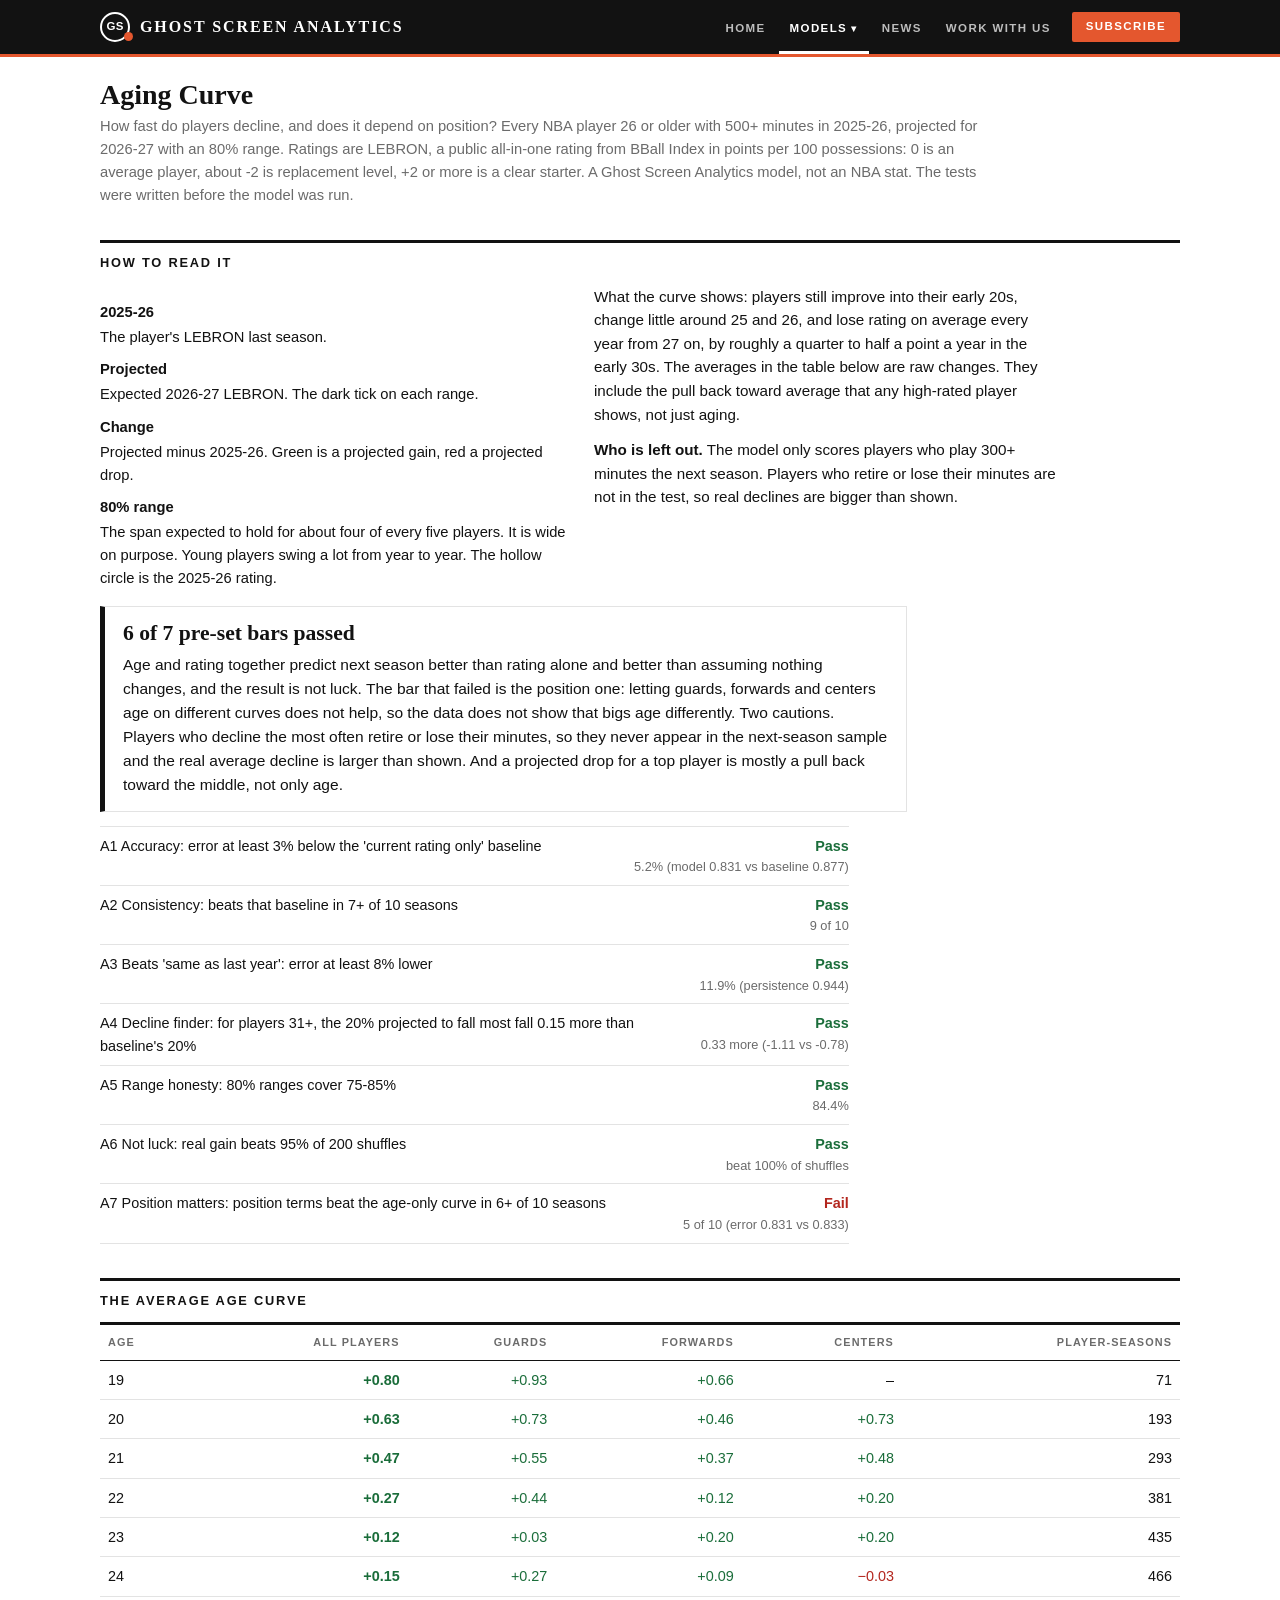
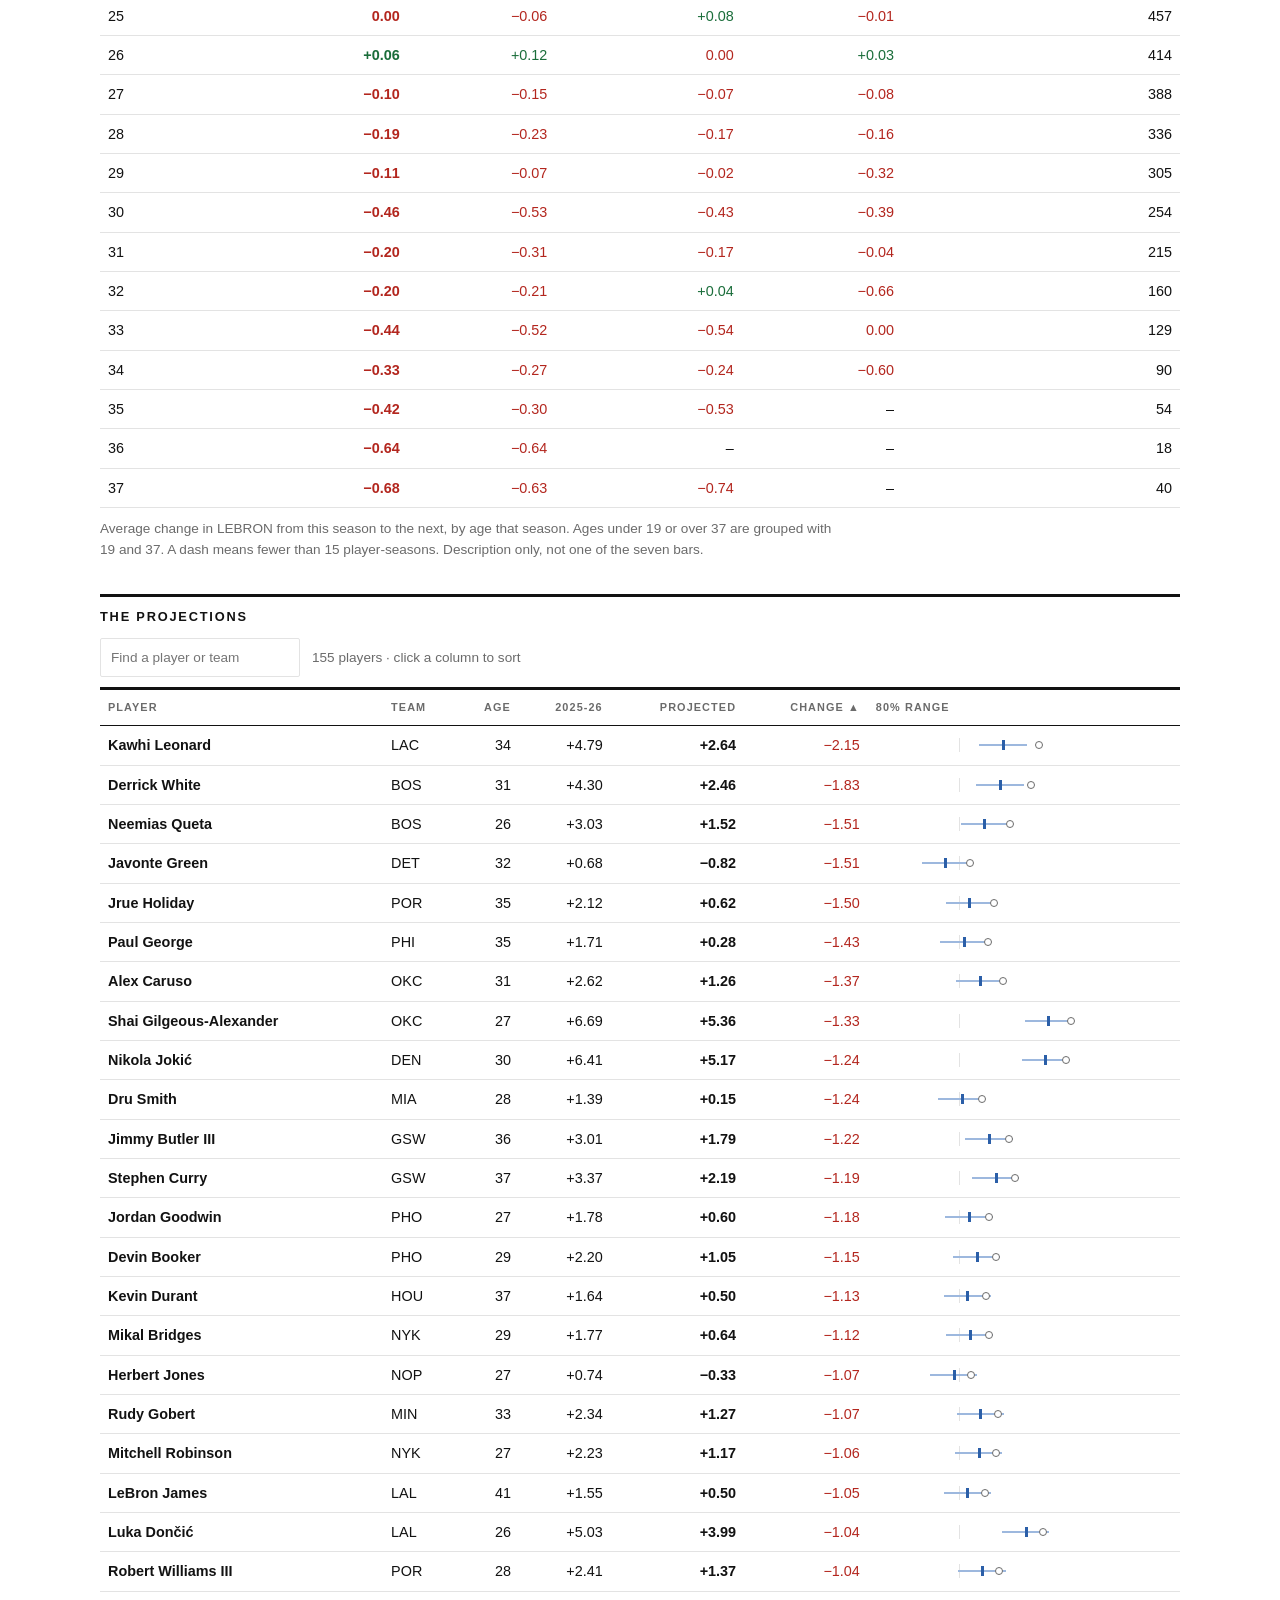
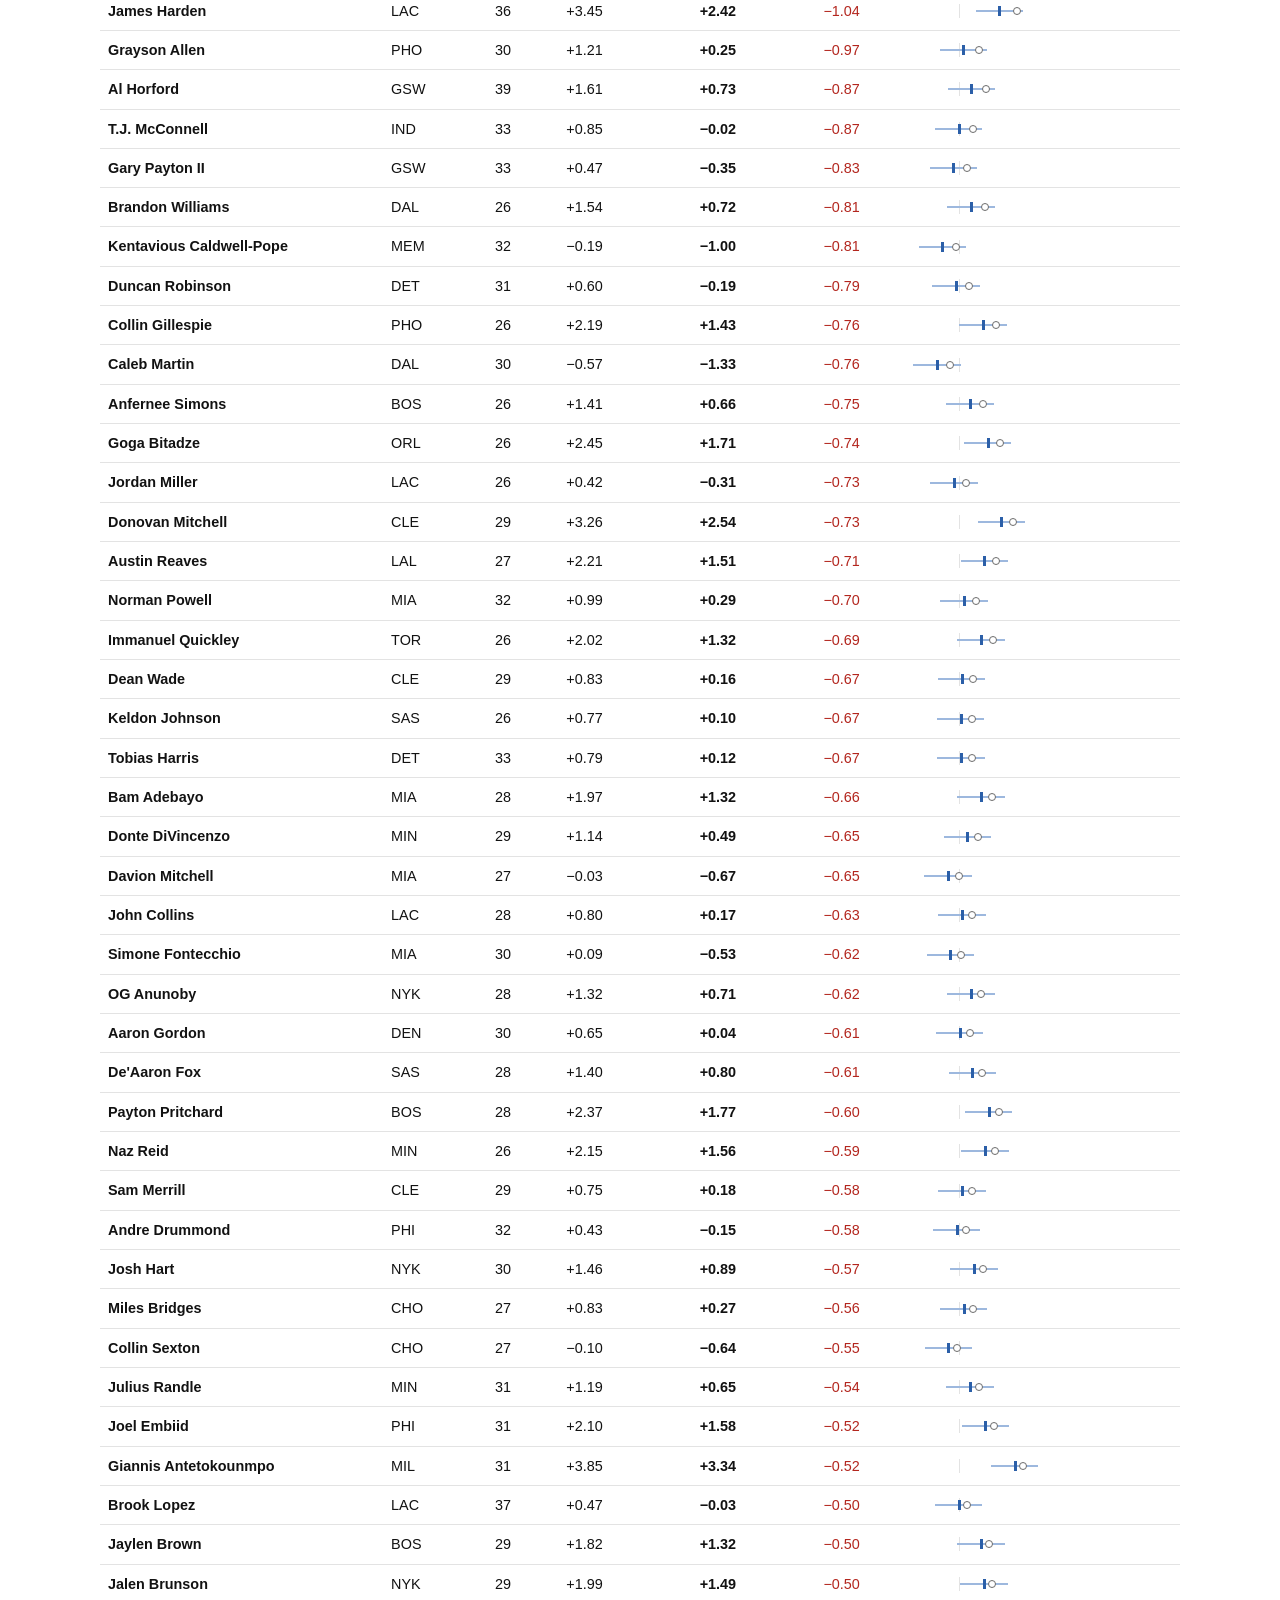
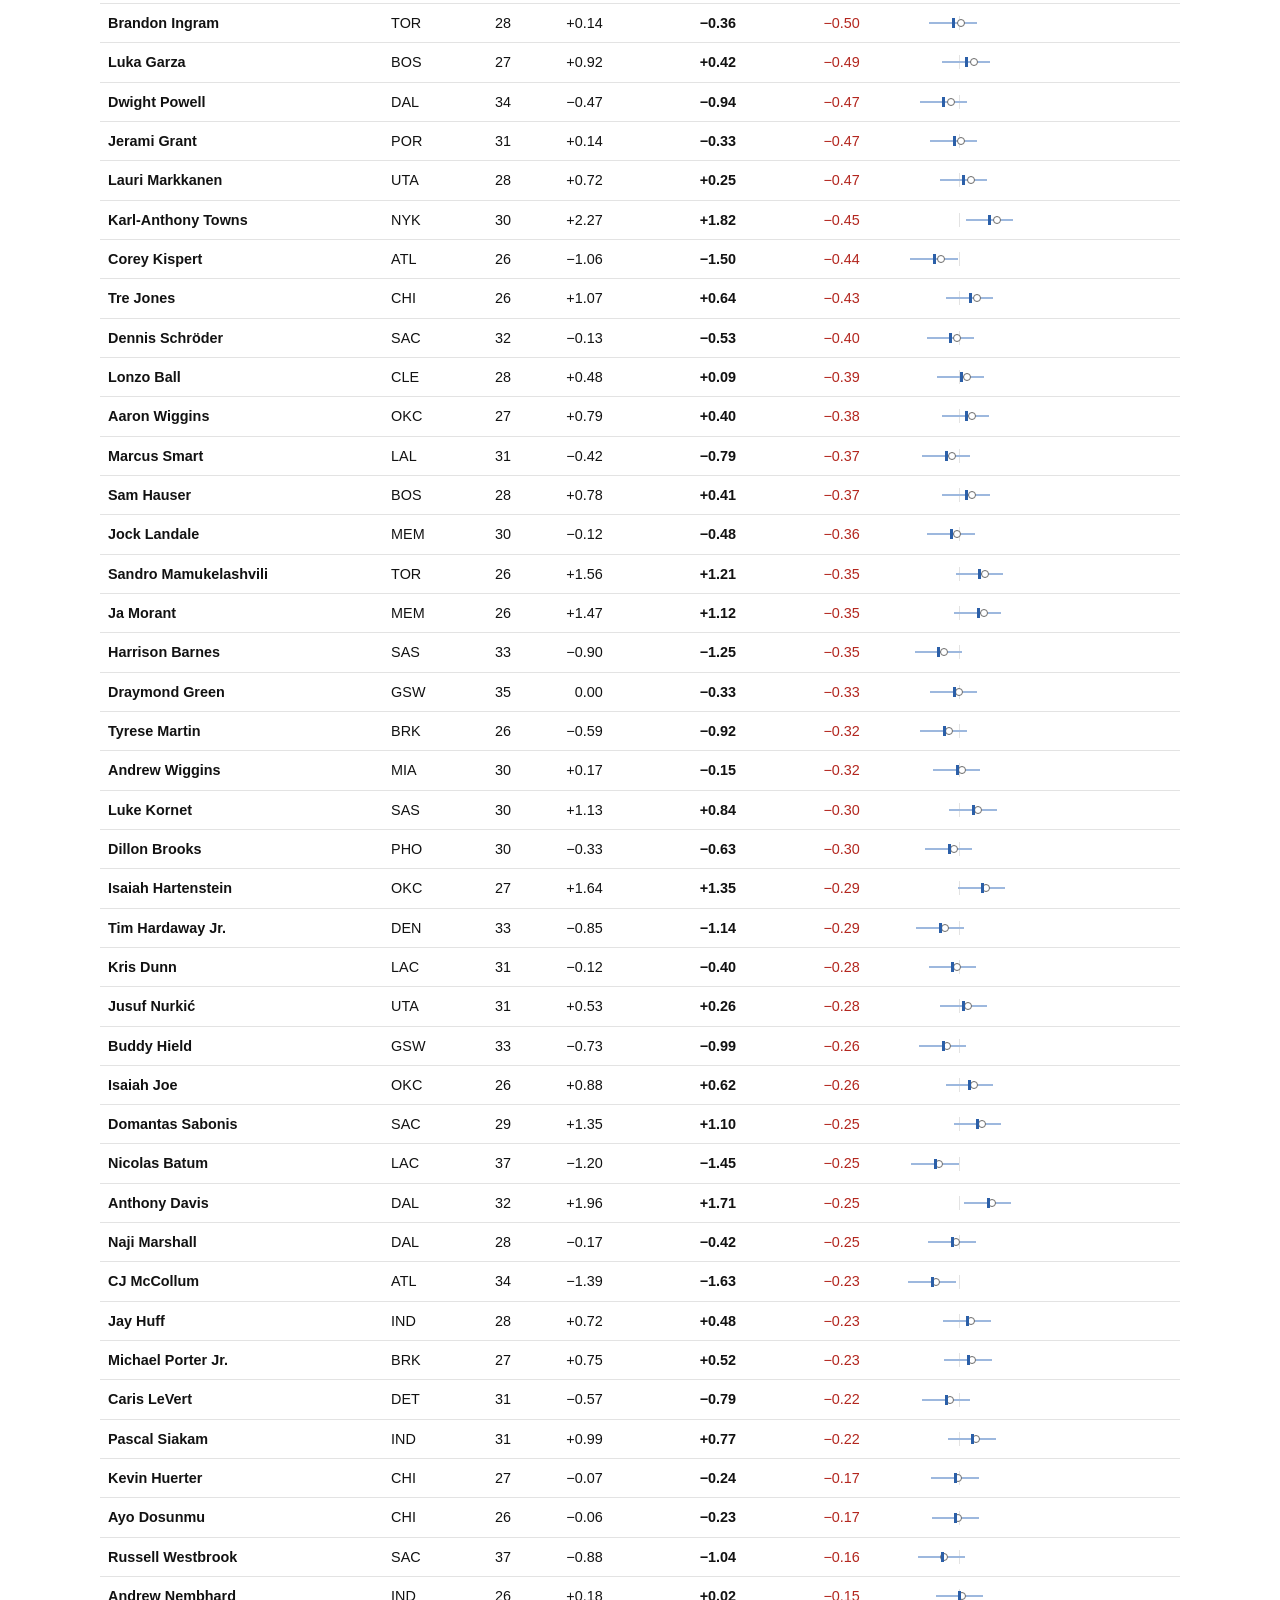
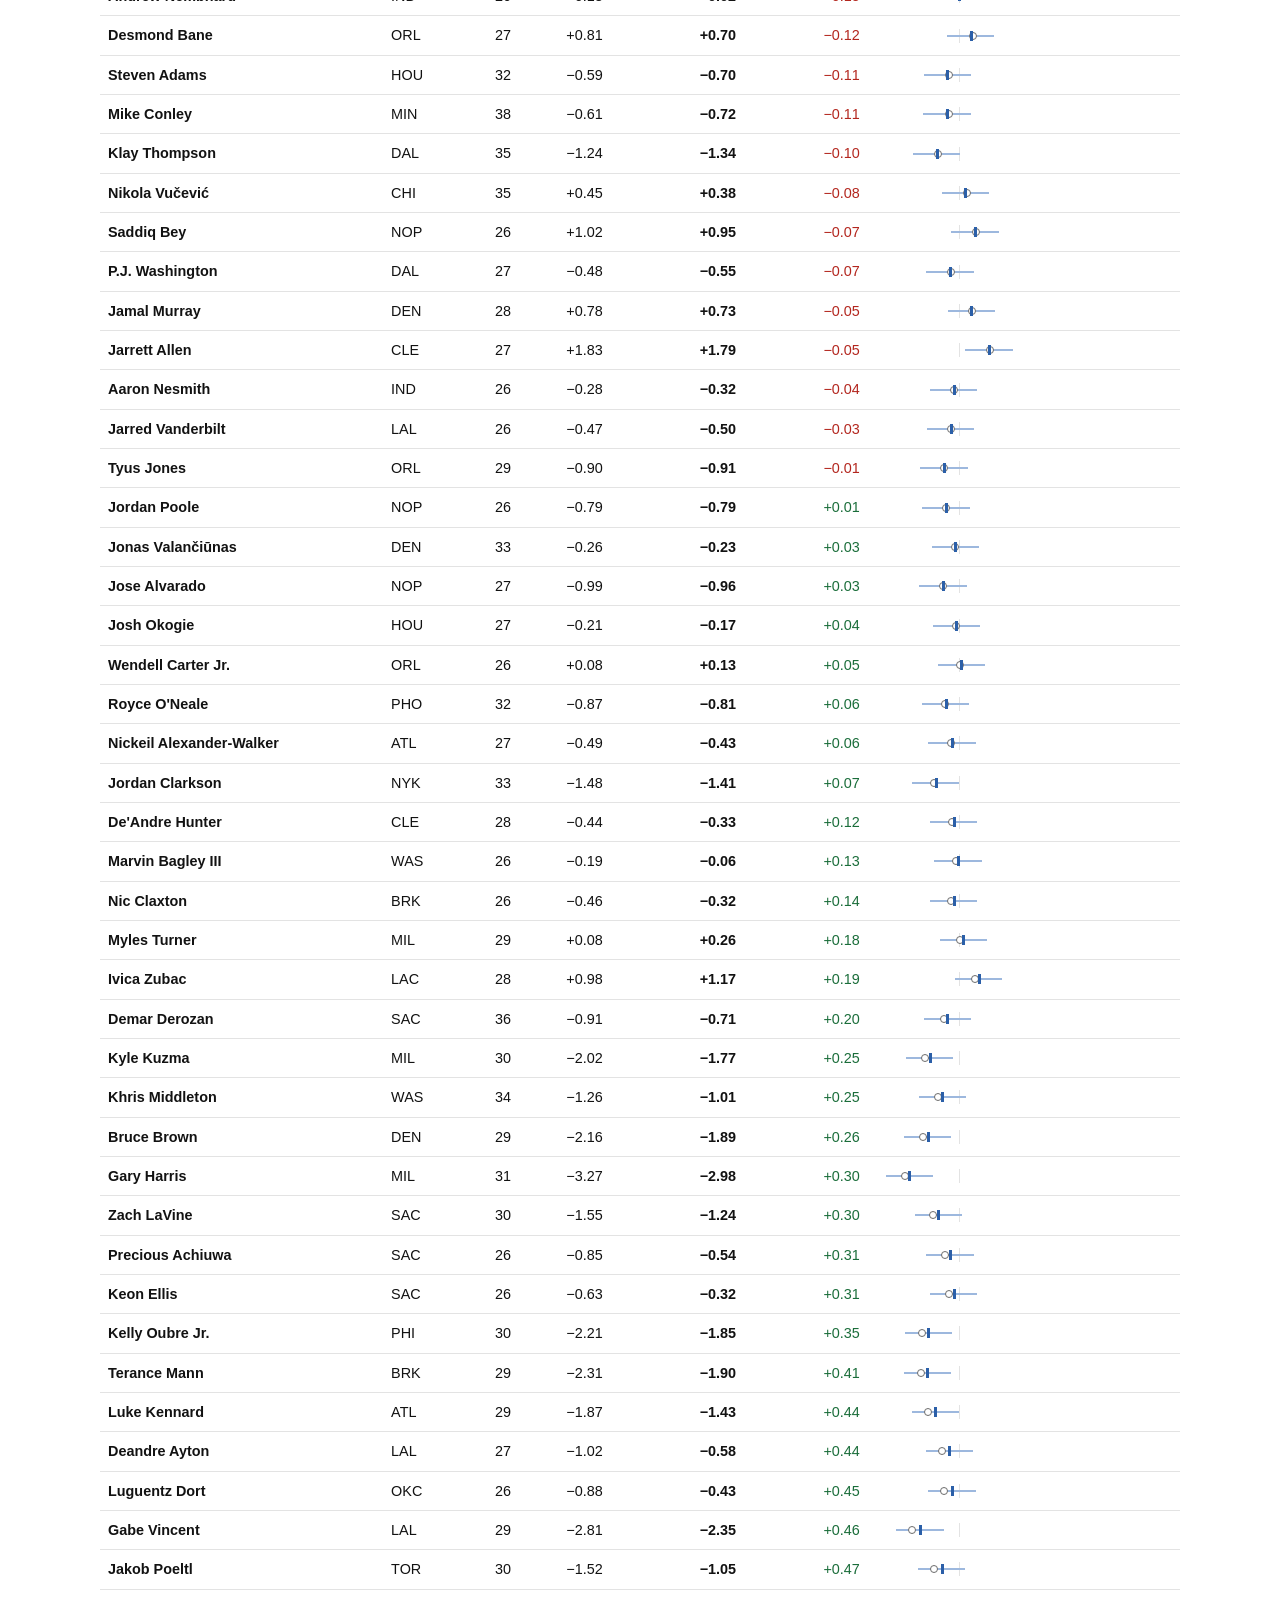
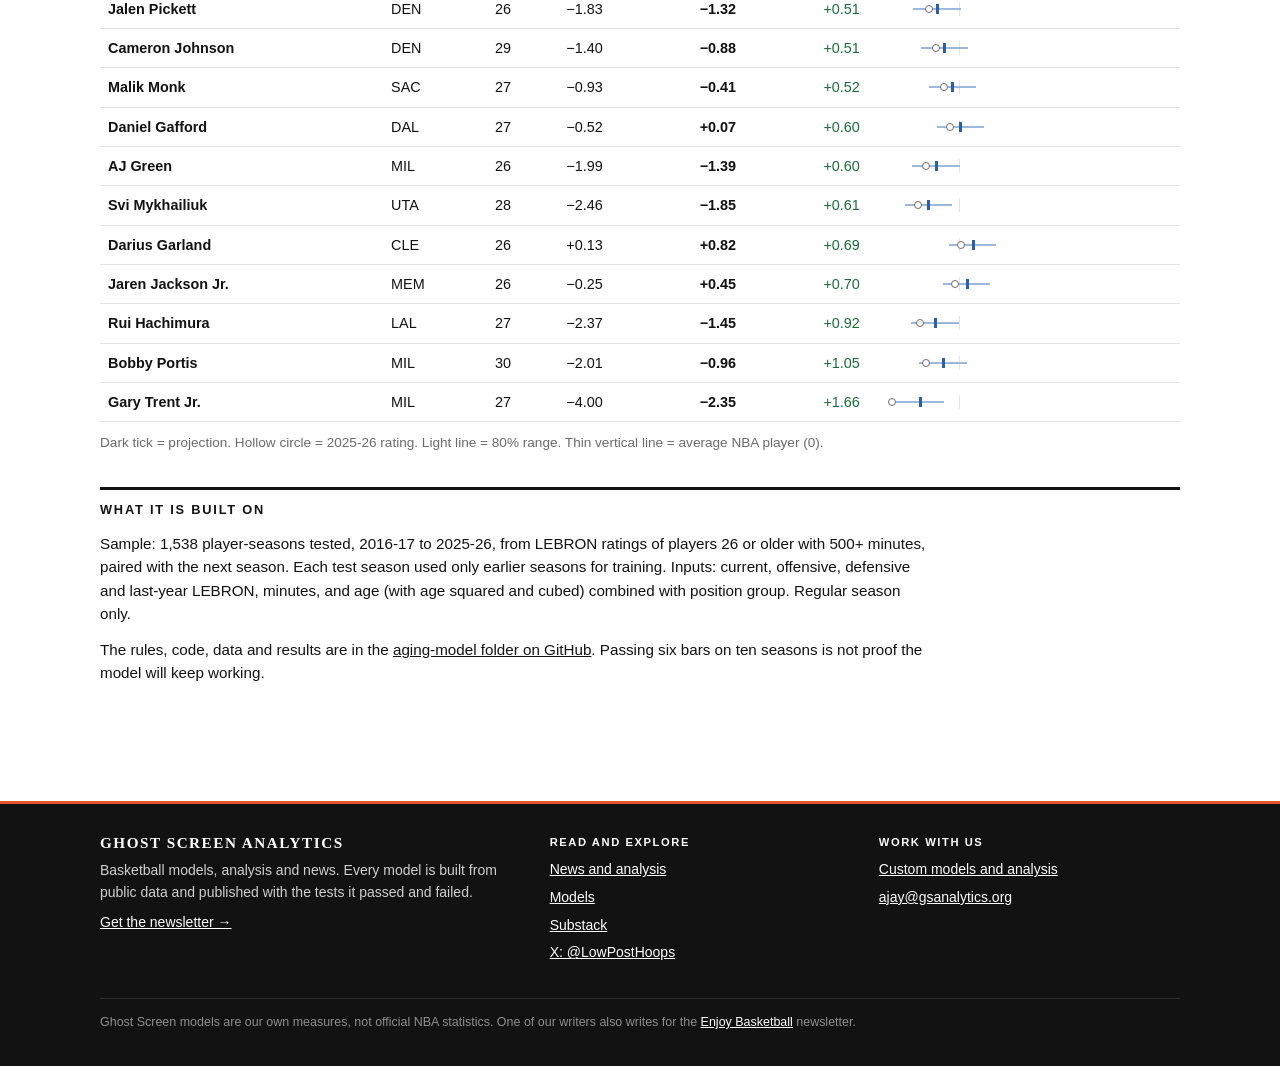
==== commit 44413a97: "Change contact email in footer Updated contact email in footer from avempati.work@gmail.com to ajay@" ====
--- a/aging/index.html
+++ b/aging/index.html
@@ -54,7 +54,7 @@
 <link rel="icon" href="../assets/icon.svg">
 </head>
 <body>
-<header class="mast"><div><a class="brand" href="../"><span class="mk">GS</span>Ghost Screen Analytics</a><nav><a href="../">Home</a><div class="dd on"><a href="../models/">Models</a><div class="menu"><a href="../forecast/">Season Forecast<small>1,000,000 seasons, every day</small></a><a href="../defense/">Three Gates<small>Rim protection explorer</small></a><a href="../durability/">Load &amp; Durability<small>Who misses games, and why</small></a><a href="../college/">College to NBA<small>Draft prospects, scored</small></a><a href="../breakout/">Breakout<small>Who is about to improve</small></a><a href="../aging/" aria-current="page">Aging Curve<small>Who is about to decline</small></a><a href="../lineups/">Lineup Chemistry<small>Do five beat the sum of their parts</small></a><a class="all" href="../models/">All models and their tests</a></div></div><a href="../news/">News</a><a href="../work/">Work with us</a><a class="sub" href="https://thelowpost.substack.com/subscribe">Subscribe</a></nav></div></header>
+<header class="mast"><div><a class="brand" href="../"><span class="mk">GS</span>Ghost Screen Analytics</a><nav><a href="../">Home</a><div class="dd on"><a href="../models/">Models</a><div class="menu"><a href="../forecast/">Season Forecast<small>1,000,000 seasons, every day</small></a><a href="../defense/">Three Gates<small>Rim protection explorer</small></a><a href="../durability/">Load &amp; Durability<small>Who misses games, and why</small></a><a href="../college/">College to NBA<small>Draft prospects, scored</small></a><a href="../breakout/">Breakout<small>Who is about to improve</small></a><a href="../aging/" aria-current="page">Aging Curve<small>Who is about to decline</small></a><a href="../lineups/">Lineup Chemistry<small>Do five beat the sum of their parts</small></a><a href="../low-post-franchise-index/">Franchise Index<small>Who built it, who won it</small></a><a href="../joy/">Joy Rankings<small>The most fun games, rebuilt your way</small></a><a class="all" href="../models/">All models and their tests</a></div></div><a href="../news/">News</a><a href="../work/">Work with us</a><a class="sub" href="https://ghostscreenanalytics.substack.com/subscribe">Subscribe</a></nav></div></header>
 <main>
 <h1>Aging Curve</h1>
 <p class="dek" id="scale">How fast do players decline, and does it depend on position? Every NBA player 26 or older with 500+ minutes in 2025-26, projected for 2026-27 with an 80% range. Ratings are LEBRON, a public all-in-one rating from BBall Index in points per 100 possessions: 0 is an average player, about -2 is replacement level, +2 or more is a clear starter. A Ghost Screen Analytics model, not an NBA stat. The tests were written before the model was run.</p>
@@ -115,6 +115,6 @@
 }).catch(()=>{$('verdict').textContent='Results could not be loaded.'});
 $('q').oninput=()=>D&&render();
 </script>
-<footer class="gsa-foot"><div><div><b>Ghost Screen Analytics</b><p>Basketball models, analysis and news. Every model is built from public data and published with the tests it passed and failed.</p><p><a href="https://thelowpost.substack.com/subscribe">Get the newsletter →</a></p></div><div><h4>Read and explore</h4><ul><li><a href="../news/">News and analysis</a></li><li><a href="../models/">Models</a></li><li><a href="https://thelowpost.substack.com">Substack</a></li><li><a href="https://x.com/LowPostHoops">X: @LowPostHoops</a></li></ul></div><div><h4>Work with us</h4><ul><li><a href="../work/">Custom models and analysis</a></li><li><a href="mailto:avempati.work@gmail.com">avempati.work@gmail.com</a></li></ul></div><p class="fine">Ghost Screen models are our own measures, not official NBA statistics. One of our writers also writes for the <a href="https://enjoybasketball.beehiiv.com">Enjoy Basketball</a> newsletter.</p></div></footer>
+<footer class="gsa-foot"><div><div><b>Ghost Screen Analytics</b><p>Basketball models, analysis and news. Every model is built from public data and published with the tests it passed and failed.</p><p><a href="https://ghostscreenanalytics.substack.com/subscribe">Get the newsletter →</a></p></div><div><h4>Read and explore</h4><ul><li><a href="../news/">News and analysis</a></li><li><a href="../models/">Models</a></li><li><a href="https://ghostscreenanalytics.substack.com">Substack</a></li><li><a href="https://x.com/LowPostHoops">X: @LowPostHoops</a></li></ul></div><div><h4>Work with us</h4><ul><li><a href="../work/">Custom models and analysis</a></li><li><a href="mailto:ajay@gsanalytics.org">ajay@gsanalytics.org</a></li></ul></div><p class="fine">Ghost Screen models are our own measures, not official NBA statistics. One of our writers also writes for the <a href="https://enjoybasketball.beehiiv.com">Enjoy Basketball</a> newsletter.</p></div></footer>
 </body>
 </html>
